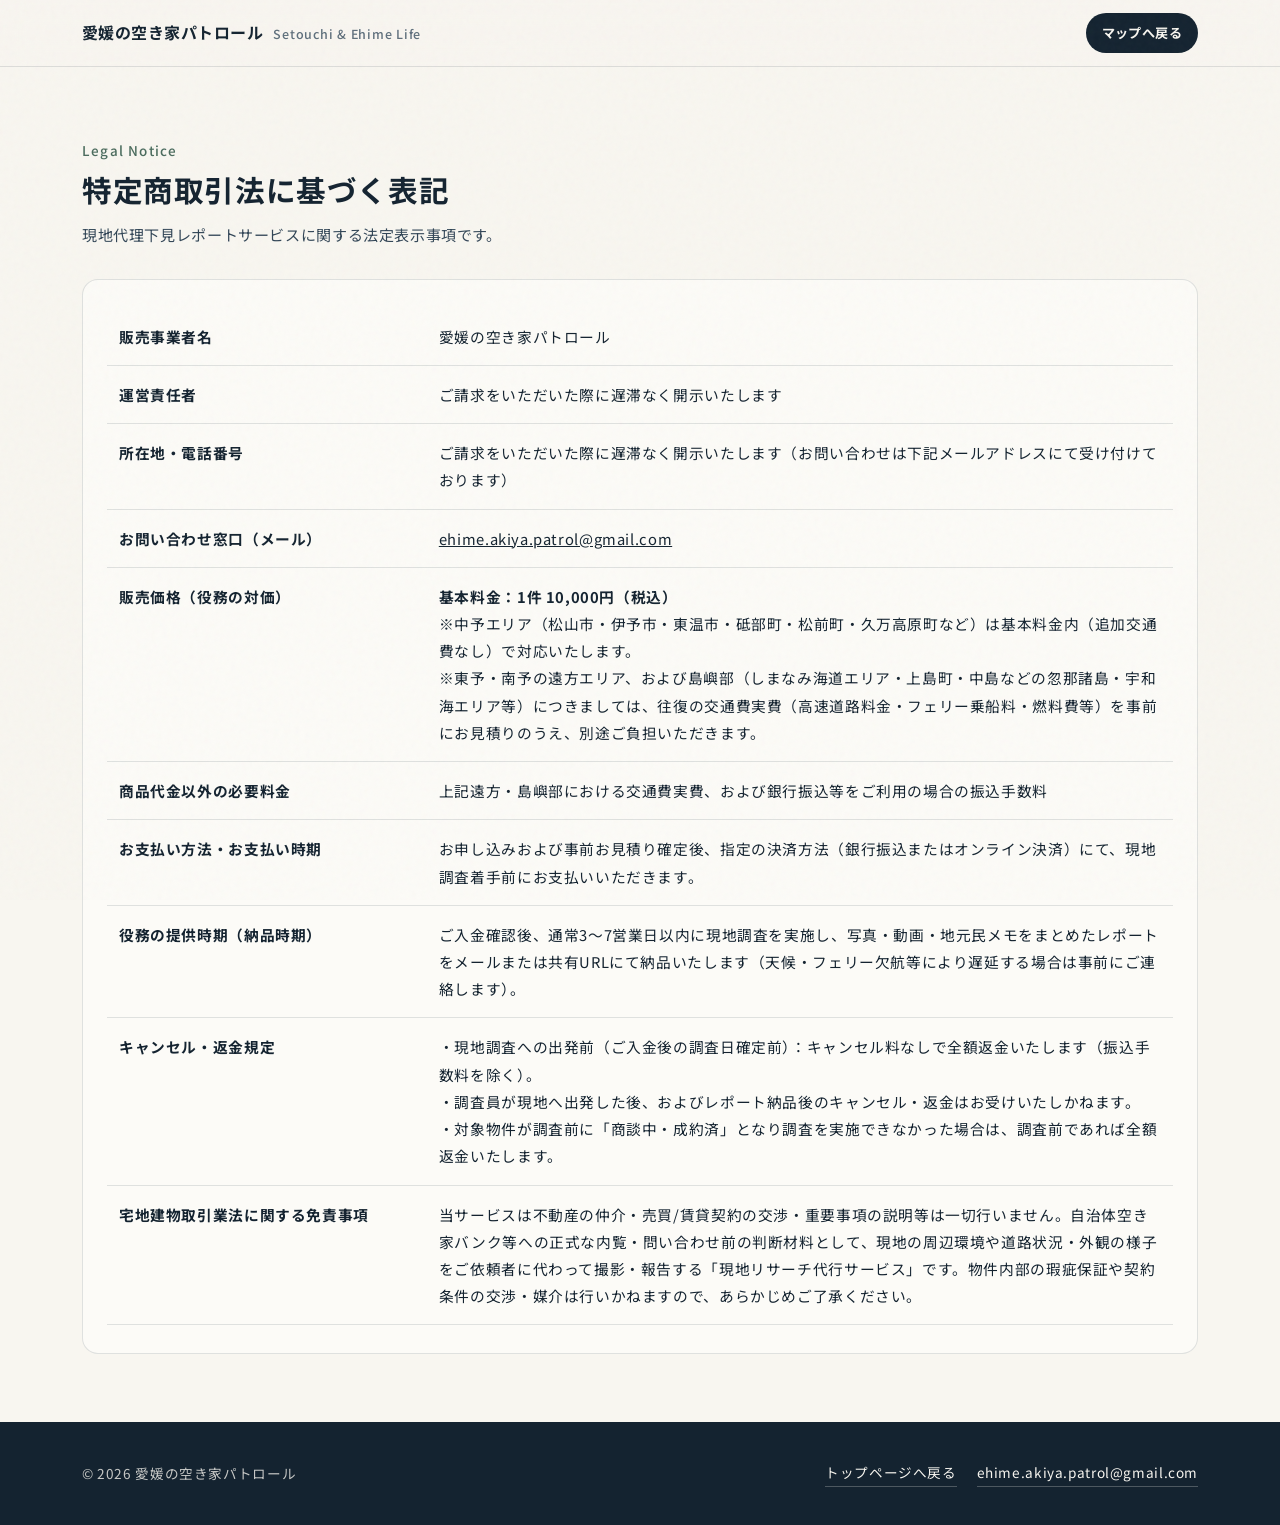
==== web/tokushoho.html @ b06fd49e "feat: initial Ehime Akiya Patrol site and pipeline" ====
<!DOCTYPE html>
<html lang="ja">
<head>
  <meta charset="UTF-8" />
  <meta name="viewport" content="width=device-width, initial-scale=1.0" />
  <title>特定商取引法に基づく表記｜愛媛の空き家パトロール</title>
  <meta name="description" content="愛媛の空き家パトロール「現地代理下見レポート」に関する特定商取引法に基づく表記ページです。" />
  <link rel="icon" href="data:," />
  <link rel="preconnect" href="https://fonts.googleapis.com" />
  <link rel="preconnect" href="https://fonts.gstatic.com" crossorigin />
  <link href="https://fonts.googleapis.com/css2?family=Noto+Sans+JP:wght@400;500;700&display=swap" rel="stylesheet" />
  <link rel="stylesheet" href="css/style.css" />
</head>
<body>
  <header class="site-header">
    <div class="container header-inner">
      <a class="brand" href="index.html">
        <span>愛媛の空き家パトロール</span>
        <span class="brand-sub">Setouchi &amp; Ehime Life</span>
      </a>
      <a class="header-cta" href="index.html#map-section">マップへ戻る</a>
    </div>
  </header>

  <main class="section">
    <div class="container">
      <div class="section-head">
        <span class="en-kicker">Legal Notice</span>
        <h1 class="section-title">特定商取引法に基づく表記</h1>
        <p class="section-desc">現地代理下見レポートサービスに関する法定表示事項です。</p>
      </div>

      <div class="doc-sheet">
        <table class="spec-table">
          <tbody>
            <tr>
              <th>販売事業者名</th>
              <td>愛媛の空き家パトロール</td>
            </tr>
            <tr>
              <th>運営責任者</th>
              <td>ご請求をいただいた際に遅滞なく開示いたします</td>
            </tr>
            <tr>
              <th>所在地・電話番号</th>
              <td>ご請求をいただいた際に遅滞なく開示いたします（お問い合わせは下記メールアドレスにて受け付けております）</td>
            </tr>
            <tr>
              <th>お問い合わせ窓口（メール）</th>
              <td><a href="mailto:ehime.akiya.patrol@gmail.com" style="text-decoration:underline;">ehime.akiya.patrol@gmail.com</a></td>
            </tr>
            <tr>
              <th>販売価格（役務の対価）</th>
              <td>
                <strong>基本料金：1件 10,000円（税込）</strong><br />
                ※中予エリア（松山市・伊予市・東温市・砥部町・松前町・久万高原町など）は基本料金内（追加交通費なし）で対応いたします。<br />
                ※東予・南予の遠方エリア、および島嶼部（しまなみ海道エリア・上島町・中島などの忽那諸島・宇和海エリア等）につきましては、往復の交通費実費（高速道路料金・フェリー乗船料・燃料費等）を事前にお見積りのうえ、別途ご負担いただきます。
              </td>
            </tr>
            <tr>
              <th>商品代金以外の必要料金</th>
              <td>上記遠方・島嶼部における交通費実費、および銀行振込等をご利用の場合の振込手数料</td>
            </tr>
            <tr>
              <th>お支払い方法・お支払い時期</th>
              <td>お申し込みおよび事前お見積り確定後、指定の決済方法（銀行振込またはオンライン決済）にて、現地調査着手前にお支払いいただきます。</td>
            </tr>
            <tr>
              <th>役務の提供時期（納品時期）</th>
              <td>ご入金確認後、通常3〜7営業日以内に現地調査を実施し、写真・動画・地元民メモをまとめたレポートをメールまたは共有URLにて納品いたします（天候・フェリー欠航等により遅延する場合は事前にご連絡します）。</td>
            </tr>
            <tr>
              <th>キャンセル・返金規定</th>
              <td>
                ・現地調査への出発前（ご入金後の調査日確定前）：キャンセル料なしで全額返金いたします（振込手数料を除く）。<br />
                ・調査員が現地へ出発した後、およびレポート納品後のキャンセル・返金はお受けいたしかねます。<br />
                ・対象物件が調査前に「商談中・成約済」となり調査を実施できなかった場合は、調査前であれば全額返金いたします。
              </td>
            </tr>
            <tr>
              <th>宅地建物取引業法に関する免責事項</th>
              <td>
                当サービスは不動産の仲介・売買/賃貸契約の交渉・重要事項の説明等は一切行いません。自治体空き家バンク等への正式な内覧・問い合わせ前の判断材料として、現地の周辺環境や道路状況・外観の様子をご依頼者に代わって撮影・報告する「現地リサーチ代行サービス」です。物件内部の瑕疵保証や契約条件の交渉・媒介は行いかねますので、あらかじめご了承ください。
              </td>
            </tr>
          </tbody>
        </table>
      </div>
    </div>
  </main>

  <footer class="site-footer">
    <div class="container footer-inner">
      <div>© 2026 愛媛の空き家パトロール</div>
      <div class="footer-links">
        <a href="index.html">トップページへ戻る</a>
        <a href="mailto:ehime.akiya.patrol@gmail.com">ehime.akiya.patrol@gmail.com</a>
      </div>
    </div>
  </footer>
</body>
</html>
---- web/css/style.css ----
:root {
  /* Core Earth & Marine Palette */
  --washi: #F8F6F0;
  --washi-pure: #FCFBF7;
  --sand: #EAE5D9;
  --navy: #142330;
  --navy-soft: #314556;
  --muted: #5F6F7C;
  --mikan: #D96326;
  --mikan-dark: #B54B16;
  --mikan-soft: #FBF0EA;
  --sage: #4A6B5D;
  --sage-soft: #EDF3F0;
  --hairline: rgba(20, 35, 48, 0.12);
  --hairline-strong: rgba(20, 35, 48, 0.24);

  /* Unified Typography: Noto Sans JP */
  --font-base: "Noto Sans JP", -apple-system, BlinkMacSystemFont, "Hiragino Kaku Gothic ProN", "Meiryo", sans-serif;

  /* Motion */
  --ease-out-expo: cubic-bezier(0.22, 1, 0.36, 1);
}

*, *::before, *::after {
  box-sizing: border-box;
}

html {
  scroll-behavior: smooth;
}

body {
  margin: 0;
  font-family: var(--font-base);
  font-weight: 400;
  font-size: 15.5px;
  line-height: 1.85;
  letter-spacing: 0.04em;
  color: var(--navy);
  background-color: var(--washi);
  -webkit-font-smoothing: antialiased;
  overflow-x: hidden;
}

/* Subtle Washi paper noise overlay */
body::before {
  content: "";
  position: fixed;
  inset: 0;
  z-index: 100;
  pointer-events: none;
  opacity: 0.032;
  background-image: url("data:image/svg+xml,%3Csvg viewBox='0 0 200 200' xmlns='http://www.w3.org/2000/svg'%3E%3Cfilter id='n'%3E%3CfeTurbulence type='fractalNoise' baseFrequency='0.85' numOctaves='3' stitchTiles='stitch'/%3E%3C/filter%3E%3Crect width='100%25' height='100%25' filter='url(%23n)'/%3E%3C/svg%3E");
}

a {
  color: var(--navy);
  text-decoration: none;
  transition: color 0.2s var(--ease-out-expo);
}

a:focus-visible,
button:focus-visible {
  outline: 2px solid var(--mikan);
  outline-offset: 3px;
}

.container {
  width: 100%;
  max-width: 1160px;
  margin: 0 auto;
  padding: 0 22px;
}

.en-kicker {
  display: inline-block;
  font-family: var(--font-base);
  font-weight: 500;
  font-size: 0.84rem;
  letter-spacing: 0.09em;
  color: var(--sage);
  margin-bottom: 6px;
}

.num {
  font-family: var(--font-base);
  font-variant-numeric: tabular-nums;
  font-weight: 700;
}

/* Header */
.site-header {
  position: sticky;
  top: 0;
  z-index: 50;
  background: rgba(248, 246, 240, 0.9);
  backdrop-filter: blur(12px);
  -webkit-backdrop-filter: blur(12px);
  border-bottom: 1px solid var(--hairline);
}

.header-inner {
  display: flex;
  align-items: center;
  justify-content: space-between;
  gap: 14px;
  min-height: 66px;
}

.brand {
  display: inline-flex;
  align-items: baseline;
  gap: 10px;
  font-family: var(--font-base);
  font-weight: 700;
  font-size: 1rem;
  letter-spacing: 0.03em;
  color: var(--navy);
  white-space: nowrap;
}

.brand-sub {
  display: none;
  font-family: var(--font-base);
  font-size: 0.78rem;
  font-weight: 500;
  letter-spacing: 0.06em;
  color: var(--muted);
}

.header-nav {
  display: none;
  align-items: center;
  gap: 26px;
  font-size: 0.88rem;
  font-weight: 500;
}

.header-nav a {
  position: relative;
  color: var(--navy-soft);
}

.header-nav a::after {
  content: "";
  position: absolute;
  left: 0;
  bottom: -4px;
  width: 0;
  height: 1.5px;
  background: var(--mikan);
  transition: width 0.3s var(--ease-out-expo);
}

.header-nav a:hover {
  color: var(--navy);
}
.header-nav a:hover::after {
  width: 100%;
}

.header-cta {
  display: inline-flex;
  align-items: center;
  padding: 8px 16px;
  border-radius: 999px;
  background: var(--navy);
  color: var(--washi) !important;
  font-size: 0.82rem;
  font-weight: 700;
  letter-spacing: 0.03em;
  white-space: nowrap;
  transition: background 0.25s var(--ease-out-expo), transform 0.25s var(--ease-out-expo);
}

.header-cta:hover {
  background: var(--mikan);
  transform: translateY(-1px);
}

/* Editorial Hero Section */
.hero {
  position: relative;
  padding: 46px 0 42px;
  background:
    radial-gradient(circle at 86% 18%, rgba(217, 99, 38, 0.12) 0%, transparent 46%),
    radial-gradient(circle at 14% 78%, rgba(74, 107, 93, 0.11) 0%, transparent 52%),
    linear-gradient(180deg, #FBF9F4 0%, var(--washi) 100%);
  border-bottom: 1px solid var(--hairline);
}

.hero-grid {
  display: grid;
  grid-template-columns: 1fr;
  gap: 32px;
  align-items: center;
}

.hero-copy {
  max-width: 680px;
}

.hero-title {
  margin: 8px 0 20px;
  font-family: var(--font-base);
  font-weight: 700;
  font-size: clamp(1.65rem, 4.1vw, 2.65rem);
  line-height: 1.42;
  letter-spacing: 0.02em;
  color: var(--navy);
}

.hero-lead {
  margin: 0 0 28px;
  font-size: 0.96rem;
  color: var(--navy-soft);
  max-width: 58ch;
}

.hero-actions {
  display: flex;
  flex-wrap: wrap;
  gap: 14px;
}

/* Editorial Asymmetric Visual Emblem */
.hero-visual {
  display: none;
  position: relative;
  padding: 28px 26px;
  background: linear-gradient(150deg, #142330 0%, #1F394D 62%, #2B5366 100%);
  color: var(--washi);
  border-radius: 18px;
  overflow: hidden;
  border: 1px solid rgba(255, 255, 255, 0.14);
}

.hero-visual::before {
  content: "";
  position: absolute;
  right: -40px;
  top: -40px;
  width: 210px;
  height: 210px;
  border-radius: 50%;
  background: radial-gradient(circle, rgba(217, 99, 38, 0.38) 0%, transparent 70%);
  pointer-events: none;
}

.hero-visual-kicker {
  font-family: var(--font-base);
  font-weight: 500;
  font-size: 0.82rem;
  letter-spacing: 0.09em;
  color: #E8C5B0;
  margin-bottom: 12px;
}

.hero-visual-quote {
  font-family: var(--font-base);
  font-weight: 500;
  font-size: 1.05rem;
  line-height: 1.85;
  letter-spacing: 0.04em;
  margin: 0 0 18px;
}

.hero-visual-meta {
  display: flex;
  justify-content: space-between;
  padding-top: 14px;
  border-top: 1px solid rgba(248, 246, 240, 0.18);
  font-size: 0.8rem;
  color: rgba(248, 246, 240, 0.78);
}

/* Live Status Bar (Glassmorphism Strip) */
.live-bar {
  margin-top: 34px;
  display: grid;
  grid-template-columns: repeat(2, 1fr);
  background: rgba(255, 255, 255, 0.72);
  backdrop-filter: blur(14px);
  -webkit-backdrop-filter: blur(14px);
  border: 1px solid rgba(20, 35, 48, 0.13);
  border-radius: 14px;
  overflow: hidden;
}

.live-cell {
  padding: 14px 16px;
  border-bottom: 1px solid var(--hairline);
  border-right: 1px solid var(--hairline);
}

.live-cell:nth-child(2n) {
  border-right: none;
}
.live-cell:nth-last-child(-n+2) {
  border-bottom: none;
}

.live-label {
  font-size: 0.75rem;
  font-weight: 500;
  color: var(--muted);
  display: flex;
  align-items: center;
  gap: 6px;
}

.live-dot {
  width: 7px;
  height: 7px;
  border-radius: 50%;
  background: var(--sage);
  display: inline-block;
}

.live-val {
  font-family: var(--font-base);
  font-variant-numeric: tabular-nums;
  font-weight: 700;
  font-size: 1.28rem;
  letter-spacing: 0.02em;
  color: var(--navy);
  line-height: 1.3;
  margin-top: 2px;
}

.live-sub {
  font-size: 0.74rem;
  color: var(--muted);
}

/* Buttons */
.btn {
  display: inline-flex;
  align-items: center;
  justify-content: center;
  gap: 10px;
  padding: 13px 22px;
  border-radius: 999px;
  font-family: var(--font-base);
  font-weight: 700;
  font-size: 0.9rem;
  letter-spacing: 0.04em;
  cursor: pointer;
  border: 1px solid transparent;
  transition: all 0.35s var(--ease-out-expo);
  text-decoration: none;
}

.btn-mikan {
  background: var(--mikan);
  color: #fff;
}
.btn-mikan:hover {
  background: var(--mikan-dark);
  transform: translateY(-2px);
}

.btn-navy {
  background: var(--navy);
  color: var(--washi);
}
.btn-navy:hover {
  background: #213749;
  transform: translateY(-2px);
}

.btn-ghost {
  background: transparent;
  color: var(--navy);
  border-color: var(--hairline-strong);
}
.btn-ghost:hover {
  border-color: var(--navy);
  background: rgba(20, 35, 48, 0.04);
}

.btn-arrow {
  display: inline-block;
  transition: transform 0.3s var(--ease-out-expo);
}
.btn:hover .btn-arrow {
  transform: translateX(4px);
}

/* Sections */
.section {
  padding: 68px 0;
}

.section-sand {
  background-color: var(--sand);
  border-top: 1px solid var(--hairline);
  border-bottom: 1px solid var(--hairline);
}

.section-paper {
  background-color: var(--washi-pure);
  border-top: 1px solid var(--hairline);
  border-bottom: 1px solid var(--hairline);
}

.section-head {
  margin-bottom: 30px;
  max-width: 680px;
}

.section-title {
  margin: 0 0 10px;
  font-family: var(--font-base);
  font-weight: 700;
  font-size: clamp(1.36rem, 3vw, 1.85rem);
  line-height: 1.42;
  letter-spacing: 0.02em;
  color: var(--navy);
}

.section-desc {
  margin: 0;
  color: var(--navy-soft);
  font-size: 0.94rem;
}

/* Map Controls */
.atlas-toolbar {
  display: flex;
  flex-wrap: wrap;
  align-items: center;
  justify-content: space-between;
  gap: 14px;
  margin-bottom: 22px;
}

.region-pills {
  display: inline-flex;
  flex-wrap: wrap;
  gap: 6px;
  padding: 5px;
  background: var(--sand);
  border-radius: 999px;
  border: 1px solid var(--hairline);
}

.region-tab {
  border: none;
  background: transparent;
  padding: 7px 16px;
  border-radius: 999px;
  font-family: var(--font-base);
  font-size: 0.84rem;
  font-weight: 700;
  color: var(--navy-soft);
  cursor: pointer;
  transition: all 0.25s var(--ease-out-expo);
}

.region-tab.active {
  background: var(--navy);
  color: var(--washi);
}

.legend {
  display: flex;
  flex-wrap: wrap;
  align-items: center;
  gap: 12px;
  font-size: 0.78rem;
  color: var(--muted);
}

.legend-item {
  display: inline-flex;
  align-items: center;
  gap: 6px;
}

.swatch {
  width: 13px;
  height: 13px;
  border-radius: 4px;
  border: 1px solid rgba(20, 35, 48, 0.18);
}

/* Atlas Workspace */
.atlas-grid {
  display: grid;
  grid-template-columns: 1fr;
  gap: 28px;
  align-items: start;
}

.atlas-canvas {
  background: var(--washi-pure);
  border: 1px solid var(--hairline);
  border-radius: 18px;
  padding: 14px;
}

.svg-frame {
  border-radius: 12px;
  overflow: hidden;
  border: 1px solid rgba(20, 35, 48, 0.08);
  background: linear-gradient(165deg, #E8F0F3 0%, #DFEAEE 55%, #E4ECE9 100%);
}

#ehime-map {
  width: 100%;
  height: auto;
  display: block;
  user-select: none;
}

.muni-group {
  cursor: pointer;
  transform-box: fill-box;
  transform-origin: center;
  transition: opacity 0.3s var(--ease-out-expo), transform 0.35s var(--ease-out-expo);
}

.muni-shape {
  stroke: #F8F6F0;
  stroke-width: 1.7;
  stroke-linejoin: round;
  transition: fill 0.35s var(--ease-out-expo), stroke 0.25s var(--ease-out-expo), stroke-width 0.25s var(--ease-out-expo);
}

.muni-group:hover {
  transform: translateY(-2px);
}

.muni-group:hover .muni-shape {
  stroke: var(--mikan);
  stroke-width: 2.5;
}

.muni-group.selected .muni-shape {
  stroke: var(--mikan);
  stroke-width: 3.2;
  filter: drop-shadow(0 5px 10px rgba(20, 35, 48, 0.22));
}

.muni-group.dimmed {
  opacity: 0.22;
}

.muni-label {
  font-family: var(--font-base);
  font-size: 11px;
  font-weight: 700;
  letter-spacing: 0.02em;
  fill: var(--navy);
  text-anchor: middle;
  pointer-events: none;
}

.muni-label.light-text {
  fill: #FCFBF7;
}

.muni-count-bg {
  fill: rgba(252, 251, 247, 0.94);
  stroke: rgba(20, 35, 48, 0.18);
  stroke-width: 0.8;
  pointer-events: none;
}

.muni-count-pill {
  font-family: var(--font-base);
  font-variant-numeric: tabular-nums;
  font-size: 10px;
  font-weight: 700;
  fill: var(--navy);
  text-anchor: middle;
  pointer-events: none;
}

.muni-chips {
  display: flex;
  flex-wrap: wrap;
  gap: 7px;
  margin-top: 16px;
}

.muni-chip {
  display: inline-flex;
  align-items: center;
  gap: 6px;
  border: 1px solid var(--hairline);
  background: var(--washi);
  color: var(--navy);
  border-radius: 999px;
  padding: 5px 12px;
  font-family: var(--font-base);
  font-size: 0.8rem;
  font-weight: 500;
  cursor: pointer;
  transition: all 0.22s var(--ease-out-expo);
}

.muni-chip:hover {
  border-color: var(--mikan);
  background: var(--mikan-soft);
}

.muni-chip.active {
  background: var(--navy);
  color: var(--washi);
  border-color: var(--navy);
}

.muni-chip .chip-cnt {
  font-family: var(--font-base);
  font-variant-numeric: tabular-nums;
  font-weight: 700;
  font-size: 0.74rem;
  opacity: 0.84;
}

/* Magazine-Style Detail Panel */
.detail-panel {
  background: var(--washi-pure);
  border: 1px solid var(--hairline);
  border-top: 3px solid var(--navy);
  border-radius: 16px;
  padding: 24px 22px;
  transition: opacity 0.28s var(--ease-out-expo), transform 0.28s var(--ease-out-expo);
}

.detail-panel.updating {
  opacity: 0.55;
  transform: translateY(4px);
}

.detail-head {
  display: flex;
  flex-wrap: wrap;
  align-items: flex-end;
  justify-content: space-between;
  gap: 10px;
  padding-bottom: 16px;
  border-bottom: 1px solid var(--hairline);
  margin-bottom: 18px;
}

.detail-region-tag {
  font-family: var(--font-base);
  font-weight: 500;
  font-size: 0.8rem;
  letter-spacing: 0.06em;
  color: var(--sage);
  display: block;
  margin-bottom: 2px;
}

.detail-title {
  margin: 0;
  font-family: var(--font-base);
  font-weight: 700;
  font-size: 1.55rem;
  line-height: 1.28;
  letter-spacing: 0.02em;
  color: var(--navy);
}

.detail-count-hero {
  text-align: right;
}

.detail-count-num {
  font-family: var(--font-base);
  font-variant-numeric: tabular-nums;
  font-size: 1.75rem;
  font-weight: 700;
  color: var(--mikan);
  line-height: 1;
}

.detail-count-unit {
  font-size: 0.78rem;
  color: var(--muted);
}

.editorial-metrics {
  display: grid;
  grid-template-columns: 1fr 1fr;
  gap: 14px;
  padding-bottom: 16px;
  border-bottom: 1px solid var(--hairline);
  margin-bottom: 14px;
}

.e-metric .k {
  font-size: 0.74rem;
  color: var(--muted);
}

.e-metric .v {
  font-family: var(--font-base);
  font-variant-numeric: tabular-nums;
  font-weight: 700;
  font-size: 1.02rem;
  color: var(--navy);
}

.tag-row {
  display: flex;
  flex-wrap: wrap;
  gap: 6px;
  margin-bottom: 20px;
}

.tag-pill {
  background: var(--sage-soft);
  color: var(--sage);
  border: 1px solid rgba(74, 107, 93, 0.22);
  border-radius: 999px;
  padding: 3px 10px;
  font-size: 0.76rem;
  font-weight: 700;
}

.featured-heading {
  margin: 0 0 12px;
  font-family: var(--font-base);
  font-weight: 700;
  font-size: 0.98rem;
  color: var(--navy);
}

.prop-list {
  display: flex;
  flex-direction: column;
  margin-bottom: 20px;
}

.prop-item {
  padding: 13px 0;
  border-bottom: 1px solid var(--hairline);
}

.prop-item:first-child {
  border-top: 1px solid var(--hairline);
}

.prop-top {
  display: flex;
  flex-wrap: wrap;
  align-items: baseline;
  justify-content: space-between;
  gap: 8px;
  margin-bottom: 3px;
}

.prop-id {
  font-size: 0.78rem;
  font-weight: 700;
  color: var(--sage);
}

.prop-price {
  font-family: var(--font-base);
  font-variant-numeric: tabular-nums;
  font-weight: 700;
  font-size: 1.05rem;
  color: var(--mikan-dark);
}

.prop-meta {
  font-size: 0.82rem;
  color: var(--navy-soft);
  margin-bottom: 4px;
}

.prop-notes {
  margin: 0 0 6px;
  font-size: 0.82rem;
  color: var(--muted);
}

.prop-link {
  font-size: 0.82rem;
  font-weight: 700;
  color: var(--navy);
  border-bottom: 1px solid var(--hairline-strong);
  padding-bottom: 1px;
}
.prop-link:hover {
  color: var(--mikan);
  border-bottom-color: var(--mikan);
}

.notice-box {
  background: var(--mikan-soft);
  border-left: 3px solid var(--mikan);
  padding: 13px 15px;
  border-radius: 6px;
  font-size: 0.86rem;
  color: var(--navy);
  margin-bottom: 18px;
}

.detail-actions {
  display: flex;
  flex-direction: column;
  gap: 10px;
}
.detail-actions .btn {
  width: 100%;
}

/* Service 1: Field Research Report (Editorial Story Layout) */
.story-grid {
  display: grid;
  grid-template-columns: 1fr;
  gap: 32px;
  align-items: start;
}

.research-items {
  border-top: 1px solid var(--hairline-strong);
}

.research-row {
  display: grid;
  grid-template-columns: 36px 1fr;
  gap: 12px;
  padding: 15px 0;
  border-bottom: 1px solid var(--hairline);
}

.research-num {
  font-family: var(--font-base);
  font-variant-numeric: tabular-nums;
  font-weight: 700;
  font-size: 0.92rem;
  color: var(--mikan);
  padding-top: 2px;
}

.research-row h4 {
  margin: 0 0 3px;
  font-family: var(--font-base);
  font-weight: 700;
  font-size: 1.02rem;
  color: var(--navy);
}

.research-row p {
  margin: 0;
  font-size: 0.88rem;
  color: var(--navy-soft);
}

.offer-panel {
  background: var(--washi-pure);
  border: 1px solid var(--hairline-strong);
  border-radius: 16px;
  padding: 26px 24px;
}

.offer-price-tag {
  font-family: var(--font-base);
  font-variant-numeric: tabular-nums;
  font-size: 2.05rem;
  font-weight: 700;
  letter-spacing: 0.02em;
  color: var(--navy);
  line-height: 1.25;
  margin: 6px 0 4px;
}

.offer-price-tag small {
  font-family: var(--font-base);
  font-size: 0.88rem;
  font-weight: 500;
  color: var(--muted);
}

.travel-policy {
  margin: 18px 0 22px;
  padding: 15px 16px;
  background: var(--washi);
  border-left: 3px solid var(--sage);
  font-size: 0.87rem;
  color: var(--navy-soft);
}

.legal-box {
  margin-top: 28px;
  padding: 18px 22px;
  background: var(--washi-pure);
  border: 1px solid var(--hairline-strong);
  border-left: 4px solid var(--navy);
  border-radius: 10px;
  font-size: 0.88rem;
  color: var(--navy-soft);
}

.legal-box strong {
  display: block;
  font-family: var(--font-base);
  font-weight: 700;
  font-size: 0.96rem;
  color: var(--navy);
  margin-bottom: 4px;
}

/* Media Strip */
.media-columns {
  display: grid;
  grid-template-columns: 1fr;
  border-top: 1px solid var(--hairline-strong);
}

.media-col {
  padding: 24px 0;
  border-bottom: 1px solid var(--hairline);
  display: flex;
  flex-direction: column;
  justify-content: space-between;
  gap: 14px;
}

.media-col h3 {
  margin: 0 0 8px;
  font-family: var(--font-base);
  font-weight: 700;
  font-size: 1.12rem;
  color: var(--navy);
}

.media-col p {
  margin: 0;
  font-size: 0.9rem;
  color: var(--navy-soft);
}

/* Contact / Form */
.form-sheet {
  background: var(--washi-pure);
  border: 1px solid var(--hairline);
  border-radius: 16px;
  padding: 26px 22px;
}

.form-placeholder {
  padding: 30px 20px;
  background: var(--washi);
  border: 1px dashed var(--hairline-strong);
  border-radius: 12px;
  text-align: center;
}

.form-iframe {
  width: 100%;
  min-height: 640px;
  border: none;
  border-radius: 10px;
}

/* Footer */
.site-footer {
  background: var(--navy);
  color: rgba(248, 246, 240, 0.78);
  padding: 38px 0;
  font-size: 0.85rem;
}

.footer-inner {
  display: flex;
  flex-direction: column;
  gap: 14px;
  align-items: flex-start;
  justify-content: space-between;
}

.footer-links {
  display: flex;
  flex-wrap: wrap;
  gap: 20px;
}

.footer-links a {
  color: var(--washi);
  border-bottom: 1px solid rgba(248, 246, 240, 0.25);
}

.footer-links a:hover {
  color: #F3A578;
  border-bottom-color: #F3A578;
}

/* Tokushoho Table */
.doc-sheet {
  background: var(--washi-pure);
  border: 1px solid var(--hairline);
  border-radius: 16px;
  padding: 28px 24px;
}

.spec-table {
  width: 100%;
  border-collapse: collapse;
  font-size: 0.92rem;
}

.spec-table th,
.spec-table td {
  padding: 15px 12px;
  border-bottom: 1px solid var(--hairline);
  text-align: left;
  vertical-align: top;
}

.spec-table th {
  width: 30%;
  font-family: var(--font-base);
  color: var(--navy);
  font-weight: 700;
}

/* Scroll reveal (restrained, accessible) */
.reveal {
  opacity: 0;
  transform: translateY(14px);
  transition: opacity 0.65s var(--ease-out-expo), transform 0.65s var(--ease-out-expo);
}
.reveal.is-visible {
  opacity: 1;
  transform: translateY(0);
}

@media (prefers-reduced-motion: reduce) {
  html {
    scroll-behavior: auto;
  }
  .reveal {
    opacity: 1;
    transform: none;
    transition: none;
  }
  *, *::before, *::after {
    transition-duration: 0.01ms !important;
  }
}

/* Responsive Breakpoints */
@media (min-width: 768px) {
  .brand-sub {
    display: inline;
  }
  .header-nav {
    display: flex;
  }
  .hero {
    padding: 64px 0 54px;
  }
  .hero-grid {
    grid-template-columns: 1.28fr 0.72fr;
    gap: 44px;
  }
  .hero-visual {
    display: block;
  }
  .live-bar {
    grid-template-columns: repeat(4, 1fr);
  }
  .live-cell {
    border-bottom: none;
    border-right: 1px solid var(--hairline);
  }
  .live-cell:nth-child(2n) {
    border-right: var(--hairline);
    border-right-style: solid;
    border-right-width: 1px;
  }
  .live-cell:last-child {
    border-right: none;
  }
  .story-grid {
    grid-template-columns: 1.15fr 0.85fr;
    gap: 40px;
  }
  .media-columns {
    grid-template-columns: repeat(3, 1fr);
    gap: 28px;
    border-bottom: 1px solid var(--hairline);
  }
  .media-col {
    border-bottom: none;
    padding: 28px 0;
  }
  .footer-inner {
    flex-direction: row;
    align-items: center;
  }
}

@media (min-width: 960px) {
  .atlas-grid {
    grid-template-columns: 1.16fr 0.84fr;
    gap: 30px;
  }
}
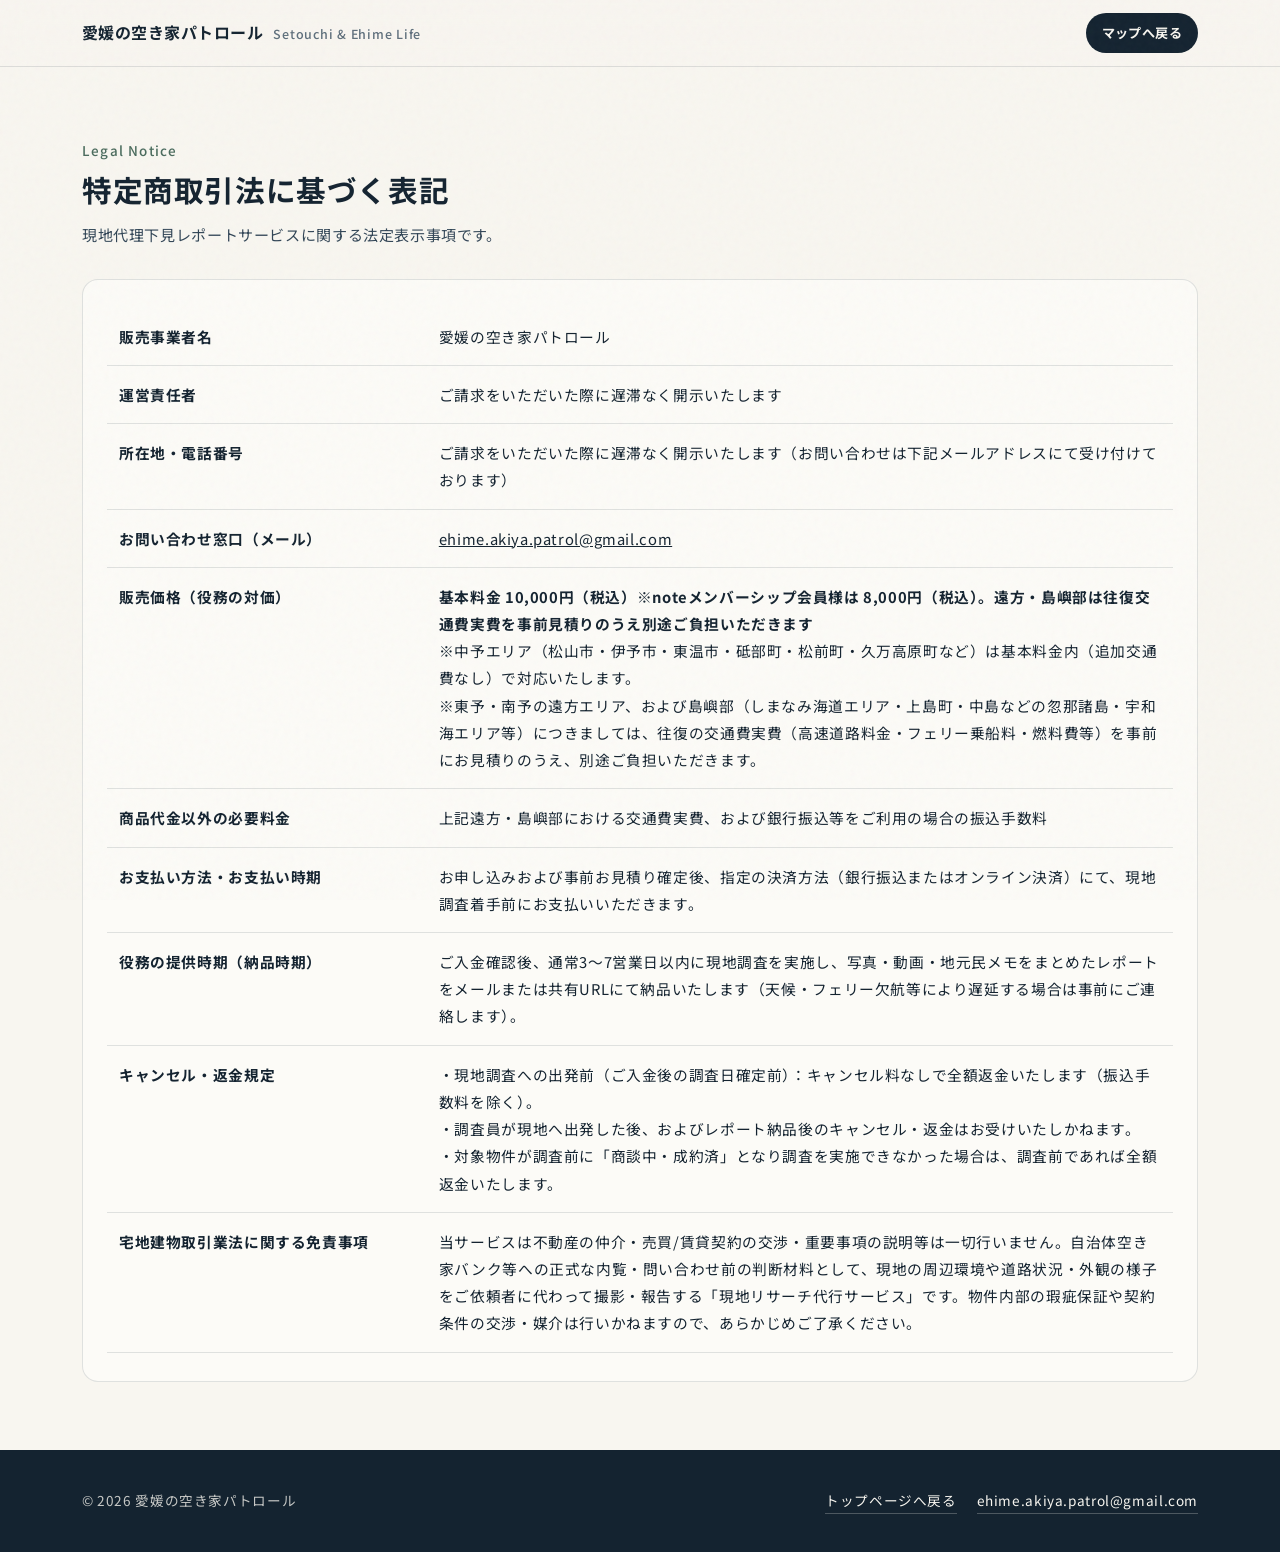
==== commit 115933d5: "feat: upgrade to 3-tier funnel (free web map, paid note membership, member inspection discount)" ====
--- a/web/tokushoho.html
+++ b/web/tokushoho.html
@@ -5,7 +5,18 @@
   <meta name="viewport" content="width=device-width, initial-scale=1.0" />
   <title>特定商取引法に基づく表記｜愛媛の空き家パトロール</title>
   <meta name="description" content="愛媛の空き家パトロール「現地代理下見レポート」に関する特定商取引法に基づく表記ページです。" />
-  <link rel="icon" href="data:," />
+  <link rel="canonical" href="https://ehime-akiya-patrol.pages.dev/tokushoho.html" />
+  <link rel="icon" href="assets/favicon.svg" type="image/svg+xml" />
+  <meta property="og:type" content="website" />
+  <meta property="og:site_name" content="愛媛の空き家パトロール" />
+  <meta property="og:title" content="特定商取引法に基づく表記｜愛媛の空き家パトロール" />
+  <meta property="og:description" content="愛媛の空き家パトロール「現地代理下見レポート」に関する特定商取引法に基づく表記ページです。" />
+  <meta property="og:url" content="https://ehime-akiya-patrol.pages.dev/tokushoho.html" />
+  <meta property="og:image" content="https://ehime-akiya-patrol.pages.dev/assets/ogp.png" />
+  <meta name="twitter:card" content="summary_large_image" />
+  <meta name="twitter:title" content="特定商取引法に基づく表記｜愛媛の空き家パトロール" />
+  <meta name="twitter:description" content="愛媛の空き家パトロール「現地代理下見レポート」に関する特定商取引法に基づく表記ページです。" />
+  <meta name="twitter:image" content="https://ehime-akiya-patrol.pages.dev/assets/ogp.png" />
   <link rel="preconnect" href="https://fonts.googleapis.com" />
   <link rel="preconnect" href="https://fonts.gstatic.com" crossorigin />
   <link href="https://fonts.googleapis.com/css2?family=Noto+Sans+JP:wght@400;500;700&display=swap" rel="stylesheet" />
@@ -52,7 +63,7 @@
             <tr>
               <th>販売価格（役務の対価）</th>
               <td>
-                <strong>基本料金：1件 10,000円（税込）</strong><br />
+                <strong>基本料金 10,000円（税込）※noteメンバーシップ会員様は 8,000円（税込）。遠方・島嶼部は往復交通費実費を事前見積りのうえ別途ご負担いただきます</strong><br />
                 ※中予エリア（松山市・伊予市・東温市・砥部町・松前町・久万高原町など）は基本料金内（追加交通費なし）で対応いたします。<br />
                 ※東予・南予の遠方エリア、および島嶼部（しまなみ海道エリア・上島町・中島などの忽那諸島・宇和海エリア等）につきましては、往復の交通費実費（高速道路料金・フェリー乗船料・燃料費等）を事前にお見積りのうえ、別途ご負担いただきます。
               </td>
--- a/web/css/style.css
+++ b/web/css/style.css
@@ -803,6 +803,69 @@
   margin-bottom: 18px;
 }
 
+/* Lock-style Membership Teaser Box in Detail Panel */
+.member-teaser-box {
+  position: relative;
+  background: linear-gradient(155deg, #FCFBF7 0%, #F4EFE4 100%);
+  border: 1px solid rgba(217, 99, 38, 0.32);
+  border-left: 4px solid var(--mikan);
+  border-radius: 12px;
+  padding: 15px 16px;
+  margin-bottom: 18px;
+}
+
+.member-teaser-head {
+  display: flex;
+  flex-wrap: wrap;
+  align-items: center;
+  justify-content: space-between;
+  gap: 8px;
+  margin-bottom: 7px;
+}
+
+.lock-badge {
+  display: inline-flex;
+  align-items: center;
+  gap: 4px;
+  background: var(--navy);
+  color: var(--washi);
+  font-size: 0.72rem;
+  font-weight: 700;
+  letter-spacing: 0.06em;
+  padding: 2px 9px;
+  border-radius: 999px;
+}
+
+.teaser-counts {
+  font-size: 0.75rem;
+  font-weight: 700;
+  color: var(--mikan-dark);
+}
+
+.member-teaser-text {
+  margin: 0 0 10px;
+  font-size: 0.84rem;
+  line-height: 1.65;
+  color: var(--navy);
+  font-weight: 500;
+}
+
+.member-teaser-link {
+  display: inline-flex;
+  align-items: center;
+  gap: 6px;
+  font-size: 0.82rem;
+  font-weight: 700;
+  color: var(--mikan-dark);
+  border-bottom: 1.5px solid var(--mikan);
+  padding-bottom: 1px;
+}
+
+.member-teaser-link:hover {
+  color: var(--navy);
+  border-bottom-color: var(--navy);
+}
+
 .detail-actions {
   display: flex;
   flex-direction: column;
@@ -870,7 +933,20 @@
   letter-spacing: 0.02em;
   color: var(--navy);
   line-height: 1.25;
-  margin: 6px 0 4px;
+  margin: 6px 0 8px;
+  display: flex;
+  flex-wrap: wrap;
+  align-items: baseline;
+  gap: 8px;
+}
+
+.price-tier-label {
+  font-size: 0.8rem;
+  font-weight: 700;
+  color: var(--navy-soft);
+  background: var(--sand);
+  padding: 3px 9px;
+  border-radius: 6px;
 }
 
 .offer-price-tag small {
@@ -878,6 +954,28 @@
   font-size: 0.88rem;
   font-weight: 500;
   color: var(--muted);
+}
+
+.member-discount-badge {
+  background: var(--mikan-soft);
+  border: 1.5px solid rgba(217, 99, 38, 0.45);
+  border-radius: 12px;
+  padding: 12px 14px;
+  margin: 10px 0 12px;
+}
+
+.member-discount-title {
+  font-size: 0.92rem;
+  font-weight: 700;
+  color: var(--mikan-dark);
+  margin-bottom: 3px;
+}
+
+.member-discount-sub {
+  margin: 0;
+  font-size: 0.8rem;
+  line-height: 1.55;
+  color: var(--navy-soft);
 }
 
 .travel-policy {
@@ -909,6 +1007,145 @@
   margin-bottom: 4px;
 }
 
+/* Membership Comparison & Benefits Showcase */
+.tier-showcase {
+  display: grid;
+  grid-template-columns: 1fr;
+  gap: 24px;
+  margin-bottom: 36px;
+}
+
+.tier-compare-card {
+  background: var(--washi-pure);
+  border: 1px solid var(--hairline-strong);
+  border-radius: 16px;
+  padding: 22px 20px;
+}
+
+.tier-compare-header h3 {
+  margin: 0 0 14px;
+  font-size: 1.12rem;
+  font-weight: 700;
+  color: var(--navy);
+}
+
+.tier-table-wrap {
+  overflow-x: auto;
+}
+
+.tier-table {
+  width: 100%;
+  border-collapse: collapse;
+  font-size: 0.86rem;
+}
+
+.tier-table th,
+.tier-table td {
+  padding: 11px 12px;
+  border-bottom: 1px solid var(--hairline);
+  text-align: left;
+  vertical-align: middle;
+}
+
+.tier-table thead th {
+  font-weight: 700;
+  color: var(--navy);
+  background: var(--washi);
+  border-bottom: 2px solid var(--hairline-strong);
+}
+
+.tier-table .is-member-col {
+  background: var(--mikan-soft);
+  color: var(--navy);
+}
+
+.tier-table thead .is-member-col {
+  background: #F7E1D3;
+  color: var(--mikan-dark);
+}
+
+.th-price {
+  display: inline-block;
+  font-size: 0.78rem;
+  font-weight: 700;
+  color: var(--navy);
+}
+
+.member-benefits-card {
+  background: linear-gradient(155deg, #142330 0%, #1D3547 100%);
+  color: var(--washi);
+  border-radius: 16px;
+  padding: 24px 22px;
+  display: flex;
+  flex-direction: column;
+  justify-content: space-between;
+}
+
+.member-pill-tag {
+  display: inline-block;
+  align-self: flex-start;
+  background: rgba(217, 99, 38, 0.25);
+  border: 1px solid rgba(243, 165, 120, 0.45);
+  color: #F7C2A3;
+  font-size: 0.74rem;
+  font-weight: 700;
+  letter-spacing: 0.08em;
+  padding: 3px 10px;
+  border-radius: 999px;
+  margin-bottom: 10px;
+}
+
+.member-benefits-card h3 {
+  margin: 0 0 16px;
+  font-size: 1.18rem;
+  font-weight: 700;
+  color: var(--washi);
+}
+
+.benefit-list {
+  list-style: none;
+  padding: 0;
+  margin: 0 0 22px;
+  display: flex;
+  flex-direction: column;
+  gap: 14px;
+}
+
+.benefit-list li {
+  display: grid;
+  grid-template-columns: 28px 1fr;
+  gap: 10px;
+  align-items: start;
+}
+
+.benefit-num {
+  width: 26px;
+  height: 26px;
+  border-radius: 50%;
+  background: var(--mikan);
+  color: #fff;
+  font-size: 0.8rem;
+  font-weight: 700;
+  display: inline-flex;
+  align-items: center;
+  justify-content: center;
+  margin-top: 2px;
+}
+
+.benefit-list strong {
+  display: block;
+  font-size: 0.92rem;
+  color: #fff;
+  margin-bottom: 2px;
+}
+
+.benefit-list p {
+  margin: 0;
+  font-size: 0.81rem;
+  line-height: 1.6;
+  color: rgba(248, 246, 240, 0.8);
+}
+
 /* Media Strip */
 .media-columns {
   display: grid;
@@ -1085,8 +1322,12 @@
     grid-template-columns: 1.15fr 0.85fr;
     gap: 40px;
   }
+  .tier-showcase {
+    grid-template-columns: 1.12fr 0.88fr;
+    gap: 28px;
+  }
   .media-columns {
-    grid-template-columns: repeat(3, 1fr);
+    grid-template-columns: repeat(2, 1fr);
     gap: 28px;
     border-bottom: 1px solid var(--hairline);
   }
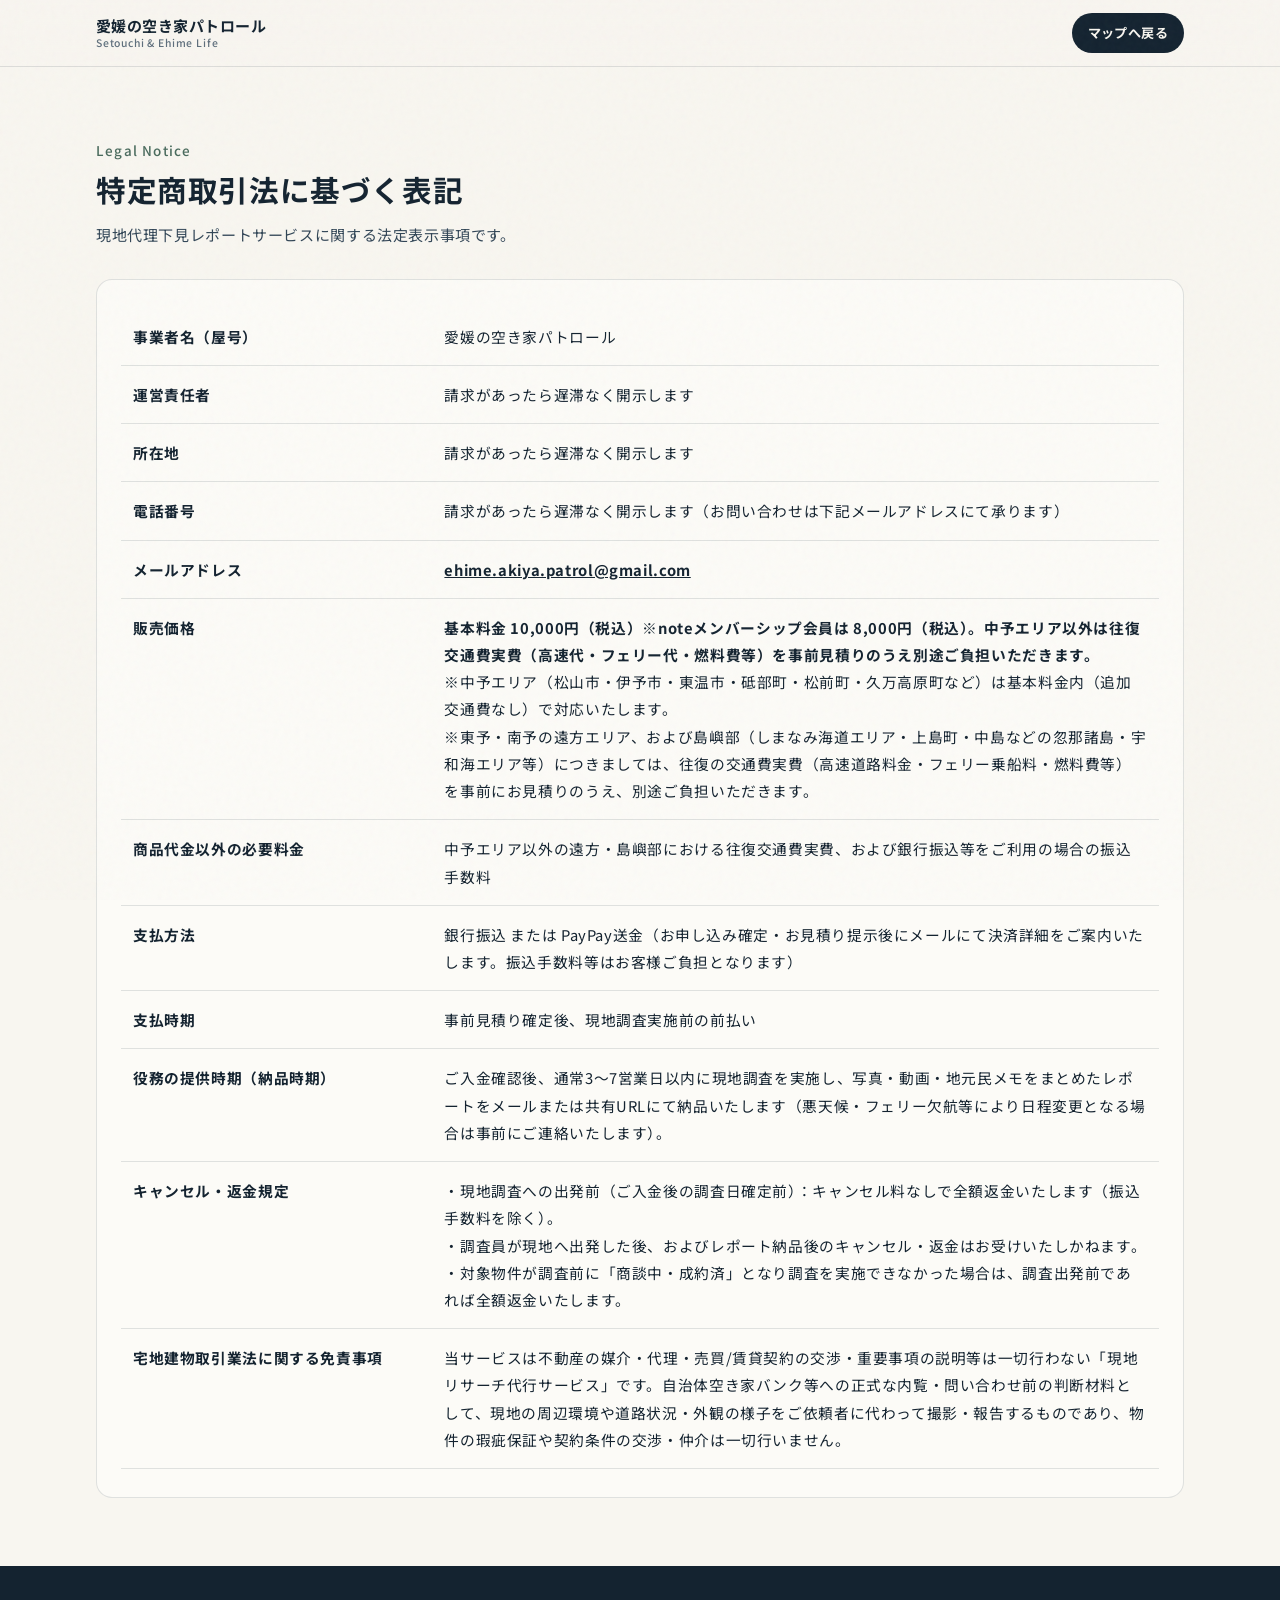
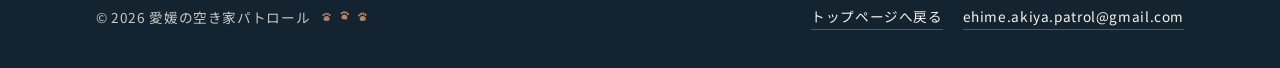
==== commit 32f7eabf: "feat(web): add 1200x630 OGP jpg, paw-house favicon, live Google Form embed, GSC verification, and fi" ====
--- a/web/tokushoho.html
+++ b/web/tokushoho.html
@@ -3,20 +3,21 @@
 <head>
   <meta charset="UTF-8" />
   <meta name="viewport" content="width=device-width, initial-scale=1.0" />
+  <meta name="google-site-verification" content="HonV-8Y8ErfJvNBc_8k3rvhgHg0JrojRkz2hNtWZhTI" />
   <title>特定商取引法に基づく表記｜愛媛の空き家パトロール</title>
   <meta name="description" content="愛媛の空き家パトロール「現地代理下見レポート」に関する特定商取引法に基づく表記ページです。" />
   <link rel="canonical" href="https://ehime-akiya-patrol.pages.dev/tokushoho.html" />
-  <link rel="icon" href="assets/favicon.svg" type="image/svg+xml" />
+  <link rel="icon" href="/assets/favicon.svg" type="image/svg+xml" />
   <meta property="og:type" content="website" />
   <meta property="og:site_name" content="愛媛の空き家パトロール" />
   <meta property="og:title" content="特定商取引法に基づく表記｜愛媛の空き家パトロール" />
   <meta property="og:description" content="愛媛の空き家パトロール「現地代理下見レポート」に関する特定商取引法に基づく表記ページです。" />
   <meta property="og:url" content="https://ehime-akiya-patrol.pages.dev/tokushoho.html" />
-  <meta property="og:image" content="https://ehime-akiya-patrol.pages.dev/assets/ogp.png" />
+  <meta property="og:image" content="https://ehime-akiya-patrol.pages.dev/assets/ogp.jpg" />
   <meta name="twitter:card" content="summary_large_image" />
   <meta name="twitter:title" content="特定商取引法に基づく表記｜愛媛の空き家パトロール" />
   <meta name="twitter:description" content="愛媛の空き家パトロール「現地代理下見レポート」に関する特定商取引法に基づく表記ページです。" />
-  <meta name="twitter:image" content="https://ehime-akiya-patrol.pages.dev/assets/ogp.png" />
+  <meta name="twitter:image" content="https://ehime-akiya-patrol.pages.dev/assets/ogp.jpg" />
   <link rel="preconnect" href="https://fonts.googleapis.com" />
   <link rel="preconnect" href="https://fonts.gstatic.com" crossorigin />
   <link href="https://fonts.googleapis.com/css2?family=Noto+Sans+JP:wght@400;500;700&display=swap" rel="stylesheet" />
@@ -45,53 +46,61 @@
         <table class="spec-table">
           <tbody>
             <tr>
-              <th>販売事業者名</th>
+              <th>事業者名（屋号）</th>
               <td>愛媛の空き家パトロール</td>
             </tr>
             <tr>
               <th>運営責任者</th>
-              <td>ご請求をいただいた際に遅滞なく開示いたします</td>
+              <td>請求があったら遅滞なく開示します</td>
             </tr>
             <tr>
-              <th>所在地・電話番号</th>
-              <td>ご請求をいただいた際に遅滞なく開示いたします（お問い合わせは下記メールアドレスにて受け付けております）</td>
+              <th>所在地</th>
+              <td>請求があったら遅滞なく開示します</td>
             </tr>
             <tr>
-              <th>お問い合わせ窓口（メール）</th>
-              <td><a href="mailto:ehime.akiya.patrol@gmail.com" style="text-decoration:underline;">ehime.akiya.patrol@gmail.com</a></td>
+              <th>電話番号</th>
+              <td>請求があったら遅滞なく開示します（お問い合わせは下記メールアドレスにて承ります）</td>
             </tr>
             <tr>
-              <th>販売価格（役務の対価）</th>
+              <th>メールアドレス</th>
+              <td><a href="mailto:ehime.akiya.patrol@gmail.com" style="text-decoration:underline; font-weight:700;">ehime.akiya.patrol@gmail.com</a></td>
+            </tr>
+            <tr>
+              <th>販売価格</th>
               <td>
-                <strong>基本料金 10,000円（税込）※noteメンバーシップ会員様は 8,000円（税込）。遠方・島嶼部は往復交通費実費を事前見積りのうえ別途ご負担いただきます</strong><br />
+                <strong>基本料金 10,000円（税込）※noteメンバーシップ会員は 8,000円（税込）。中予エリア以外は往復交通費実費（高速代・フェリー代・燃料費等）を事前見積りのうえ別途ご負担いただきます。</strong><br />
                 ※中予エリア（松山市・伊予市・東温市・砥部町・松前町・久万高原町など）は基本料金内（追加交通費なし）で対応いたします。<br />
                 ※東予・南予の遠方エリア、および島嶼部（しまなみ海道エリア・上島町・中島などの忽那諸島・宇和海エリア等）につきましては、往復の交通費実費（高速道路料金・フェリー乗船料・燃料費等）を事前にお見積りのうえ、別途ご負担いただきます。
               </td>
             </tr>
             <tr>
               <th>商品代金以外の必要料金</th>
-              <td>上記遠方・島嶼部における交通費実費、および銀行振込等をご利用の場合の振込手数料</td>
+              <td>中予エリア以外の遠方・島嶼部における往復交通費実費、および銀行振込等をご利用の場合の振込手数料</td>
             </tr>
             <tr>
-              <th>お支払い方法・お支払い時期</th>
-              <td>お申し込みおよび事前お見積り確定後、指定の決済方法（銀行振込またはオンライン決済）にて、現地調査着手前にお支払いいただきます。</td>
+              <th>支払方法</th>
+              <td>銀行振込 または PayPay送金（お申し込み確定・お見積り提示後にメールにて決済詳細をご案内いたします。振込手数料等はお客様ご負担となります）</td>
+            </tr>
+            <tr>
+              <th>支払時期</th>
+              <td>事前見積り確定後、現地調査実施前の前払い</td>
             </tr>
             <tr>
               <th>役務の提供時期（納品時期）</th>
-              <td>ご入金確認後、通常3〜7営業日以内に現地調査を実施し、写真・動画・地元民メモをまとめたレポートをメールまたは共有URLにて納品いたします（天候・フェリー欠航等により遅延する場合は事前にご連絡します）。</td>
+              <td>ご入金確認後、通常3〜7営業日以内に現地調査を実施し、写真・動画・地元民メモをまとめたレポートをメールまたは共有URLにて納品いたします（悪天候・フェリー欠航等により日程変更となる場合は事前にご連絡いたします）。</td>
             </tr>
             <tr>
               <th>キャンセル・返金規定</th>
               <td>
                 ・現地調査への出発前（ご入金後の調査日確定前）：キャンセル料なしで全額返金いたします（振込手数料を除く）。<br />
                 ・調査員が現地へ出発した後、およびレポート納品後のキャンセル・返金はお受けいたしかねます。<br />
-                ・対象物件が調査前に「商談中・成約済」となり調査を実施できなかった場合は、調査前であれば全額返金いたします。
+                ・対象物件が調査前に「商談中・成約済」となり調査を実施できなかった場合は、調査出発前であれば全額返金いたします。
               </td>
             </tr>
             <tr>
               <th>宅地建物取引業法に関する免責事項</th>
               <td>
-                当サービスは不動産の仲介・売買/賃貸契約の交渉・重要事項の説明等は一切行いません。自治体空き家バンク等への正式な内覧・問い合わせ前の判断材料として、現地の周辺環境や道路状況・外観の様子をご依頼者に代わって撮影・報告する「現地リサーチ代行サービス」です。物件内部の瑕疵保証や契約条件の交渉・媒介は行いかねますので、あらかじめご了承ください。
+                当サービスは不動産の媒介・代理・売買/賃貸契約の交渉・重要事項の説明等は一切行わない「現地リサーチ代行サービス」です。自治体空き家バンク等への正式な内覧・問い合わせ前の判断材料として、現地の周辺環境や道路状況・外観の様子をご依頼者に代わって撮影・報告するものであり、物件の瑕疵保証や契約条件の交渉・仲介は一切行いません。
               </td>
             </tr>
           </tbody>
@@ -102,7 +111,14 @@
 
   <footer class="site-footer">
     <div class="container footer-inner">
-      <div>© 2026 愛媛の空き家パトロール</div>
+      <div class="footer-brand-copy">
+        <span>© 2026 愛媛の空き家パトロール</span>
+        <span class="footer-paws" aria-label="パトロール隊3兄弟の肉球マーク" title="海忇（みろく）・仁（じん）・珀（はく）">
+          <svg class="paw-icon" viewBox="0 0 24 24" aria-hidden="true"><circle cx="6.5" cy="7.5" r="2.1"/><circle cx="10.2" cy="5.2" r="2.1"/><circle cx="14.3" cy="5.2" r="2.1"/><circle cx="17.8" cy="7.5" r="2.1"/><path d="M12.2 9.4c-3.1 0-5.6 2.6-5.6 5.4 0 2.1 1.7 3.5 3.6 3.5.9 0 1.4-.3 2-.3s1.1.3 2 .3c1.9 0 3.6-1.4 3.6-3.5 0-2.8-2.5-5.4-5.6-5.4z"/></svg>
+          <svg class="paw-icon" viewBox="0 0 24 24" aria-hidden="true"><circle cx="6.5" cy="7.5" r="2.1"/><circle cx="10.2" cy="5.2" r="2.1"/><circle cx="14.3" cy="5.2" r="2.1"/><circle cx="17.8" cy="7.5" r="2.1"/><path d="M12.2 9.4c-3.1 0-5.6 2.6-5.6 5.4 0 2.1 1.7 3.5 3.6 3.5.9 0 1.4-.3 2-.3s1.1.3 2 .3c1.9 0 3.6-1.4 3.6-3.5 0-2.8-2.5-5.4-5.6-5.4z"/></svg>
+          <svg class="paw-icon" viewBox="0 0 24 24" aria-hidden="true"><circle cx="6.5" cy="7.5" r="2.1"/><circle cx="10.2" cy="5.2" r="2.1"/><circle cx="14.3" cy="5.2" r="2.1"/><circle cx="17.8" cy="7.5" r="2.1"/><path d="M12.2 9.4c-3.1 0-5.6 2.6-5.6 5.4 0 2.1 1.7 3.5 3.6 3.5.9 0 1.4-.3 2-.3s1.1.3 2 .3c1.9 0 3.6-1.4 3.6-3.5 0-2.8-2.5-5.4-5.6-5.4z"/></svg>
+        </span>
+      </div>
       <div class="footer-links">
         <a href="index.html">トップページへ戻る</a>
         <a href="mailto:ehime.akiya.patrol@gmail.com">ehime.akiya.patrol@gmail.com</a>
--- a/web/css/style.css
+++ b/web/css/style.css
@@ -88,7 +88,328 @@
   font-weight: 700;
 }
 
-/* Header */
+/* =========================================================
+   LUXUNA-Style Layout Shell:
+   PC (>=1024px) Left Fixed Sidebar + Right Main Content
+   Mobile/Tablet (<1024px) Slim Top Header + Slide-in Drawer
+   ========================================================= */
+:root {
+  --sidebar-w: 252px;
+}
+
+.page-shell {
+  width: 100%;
+  min-width: 0;
+}
+
+/* Mobile / Tablet Slim Header */
+.mobile-header {
+  position: sticky;
+  top: 0;
+  z-index: 60;
+  background: rgba(248, 246, 240, 0.94);
+  backdrop-filter: blur(12px);
+  -webkit-backdrop-filter: blur(12px);
+  border-bottom: 1px solid var(--hairline);
+}
+
+.mobile-header-inner {
+  display: flex;
+  align-items: center;
+  justify-content: space-between;
+  gap: 10px;
+  min-height: 60px;
+  padding: 0 16px;
+}
+
+.brand {
+  display: inline-flex;
+  flex-direction: column;
+  gap: 1px;
+  font-family: var(--font-base);
+  font-weight: 700;
+  font-size: 0.94rem;
+  line-height: 1.25;
+  letter-spacing: 0.03em;
+  color: var(--navy);
+  white-space: nowrap;
+}
+
+.brand-sub {
+  display: block;
+  font-family: var(--font-base);
+  font-size: 0.65rem;
+  font-weight: 500;
+  letter-spacing: 0.08em;
+  color: var(--muted);
+}
+
+.mobile-header-actions {
+  display: inline-flex;
+  align-items: center;
+  gap: 8px;
+}
+
+.mobile-cta {
+  display: inline-flex;
+  align-items: center;
+  padding: 7px 12px;
+  border-radius: 999px;
+  background: var(--mikan);
+  color: #fff !important;
+  font-size: 0.76rem;
+  font-weight: 700;
+  letter-spacing: 0.03em;
+  white-space: nowrap;
+}
+
+.menu-toggle {
+  width: 40px;
+  height: 40px;
+  border-radius: 10px;
+  border: 1px solid var(--hairline-strong);
+  background: var(--washi-pure);
+  display: inline-flex;
+  flex-direction: column;
+  align-items: center;
+  justify-content: center;
+  gap: 5px;
+  cursor: pointer;
+  padding: 0;
+}
+
+.menu-toggle span {
+  display: block;
+  width: 18px;
+  height: 1.8px;
+  background: var(--navy);
+  border-radius: 2px;
+  transition: transform 0.25s var(--ease-out-expo), opacity 0.2s ease;
+}
+
+/* Mobile Slide-in Drawer */
+.drawer-backdrop {
+  position: fixed;
+  inset: 0;
+  z-index: 80;
+  background: rgba(14, 28, 40, 0.45);
+  backdrop-filter: blur(3px);
+  opacity: 0;
+  pointer-events: none;
+  transition: opacity 0.28s var(--ease-out-expo);
+}
+
+.drawer-backdrop.is-open {
+  opacity: 1;
+  pointer-events: auto;
+}
+
+.mobile-drawer {
+  position: fixed;
+  top: 0;
+  right: 0;
+  bottom: 0;
+  width: min(300px, 84vw);
+  z-index: 90;
+  background: var(--washi);
+  border-left: 1px solid var(--hairline);
+  padding: 22px 22px 26px;
+  display: flex;
+  flex-direction: column;
+  justify-content: space-between;
+  gap: 20px;
+  overflow-y: auto;
+  transform: translateX(100%);
+  transition: transform 0.34s var(--ease-out-expo);
+  box-shadow: -12px 0 36px rgba(14, 28, 40, 0.16);
+}
+
+.mobile-drawer.is-open {
+  transform: translateX(0);
+}
+
+.drawer-head {
+  display: flex;
+  align-items: flex-start;
+  justify-content: space-between;
+  gap: 10px;
+  padding-bottom: 16px;
+  border-bottom: 1px solid var(--hairline);
+}
+
+.drawer-close {
+  width: 34px;
+  height: 34px;
+  border-radius: 50%;
+  border: 1px solid var(--hairline-strong);
+  background: var(--washi-pure);
+  color: var(--navy);
+  font-size: 1.25rem;
+  line-height: 1;
+  cursor: pointer;
+}
+
+.drawer-nav {
+  display: flex;
+  flex-direction: column;
+  gap: 4px;
+  flex: 1;
+}
+
+.drawer-nav a {
+  display: block;
+  padding: 10px 12px;
+  border-radius: 10px;
+  font-size: 0.92rem;
+  font-weight: 500;
+  color: var(--navy-soft);
+}
+
+.drawer-nav a.is-active,
+.drawer-nav a:hover {
+  background: var(--washi-pure);
+  color: var(--navy);
+  font-weight: 700;
+}
+
+/* PC Left Fixed Sidebar (hidden on < 1024px) */
+.site-sidebar {
+  display: none;
+}
+
+.sidebar-brand {
+  display: flex;
+  flex-direction: column;
+  gap: 4px;
+}
+
+.sidebar-brand-title {
+  font-family: var(--font-base);
+  font-weight: 700;
+  font-size: 1.02rem;
+  line-height: 1.35;
+  letter-spacing: 0.04em;
+  color: var(--navy);
+}
+
+.sidebar-brand-sub {
+  font-size: 0.69rem;
+  font-weight: 500;
+  letter-spacing: 0.1em;
+  color: var(--sage);
+}
+
+.sidebar-nav {
+  display: flex;
+  flex-direction: column;
+  gap: 4px;
+  margin: 22px 0;
+}
+
+.sidebar-nav a {
+  display: flex;
+  align-items: center;
+  gap: 10px;
+  padding: 9px 12px;
+  border-radius: 10px;
+  font-size: 0.86rem;
+  font-weight: 500;
+  color: var(--navy-soft);
+  letter-spacing: 0.03em;
+  transition: background 0.22s var(--ease-out-expo), color 0.22s var(--ease-out-expo);
+}
+
+.sidebar-nav .nav-dot {
+  width: 6px;
+  height: 6px;
+  border-radius: 50%;
+  background: rgba(20, 35, 48, 0.2);
+  flex-shrink: 0;
+  transition: background 0.22s var(--ease-out-expo), transform 0.22s var(--ease-out-expo);
+}
+
+.sidebar-nav a:hover {
+  background: rgba(20, 35, 48, 0.045);
+  color: var(--navy);
+}
+
+.sidebar-nav a.is-active {
+  background: var(--washi-pure);
+  color: var(--navy);
+  font-weight: 700;
+  box-shadow: inset 3px 0 0 var(--mikan), 0 2px 8px rgba(20, 35, 48, 0.05);
+}
+
+.sidebar-nav a.is-active .nav-dot {
+  background: var(--mikan);
+  transform: scale(1.2);
+}
+
+.sidebar-foot {
+  display: flex;
+  flex-direction: column;
+  gap: 12px;
+  padding-top: 16px;
+  border-top: 1px solid var(--hairline);
+}
+
+.sidebar-cta {
+  display: inline-flex;
+  align-items: center;
+  justify-content: center;
+  gap: 8px;
+  width: 100%;
+  padding: 13px 16px;
+  border-radius: 999px;
+  background: var(--mikan);
+  color: #fff !important;
+  font-size: 0.88rem;
+  font-weight: 700;
+  letter-spacing: 0.04em;
+  box-shadow: 0 8px 20px rgba(217, 99, 38, 0.26);
+  transition: background 0.25s var(--ease-out-expo), transform 0.25s var(--ease-out-expo);
+}
+
+.sidebar-cta:hover {
+  background: var(--mikan-dark);
+  transform: translateY(-2px);
+}
+
+.sidebar-socials {
+  display: grid;
+  grid-template-columns: 1fr 1fr;
+  gap: 8px;
+}
+
+.social-pill {
+  display: inline-flex;
+  align-items: center;
+  justify-content: center;
+  gap: 6px;
+  padding: 8px 10px;
+  border-radius: 10px;
+  border: 1px solid var(--hairline-strong);
+  background: var(--washi-pure);
+  color: var(--navy-soft);
+  font-size: 0.78rem;
+  font-weight: 700;
+  transition: border-color 0.22s ease, color 0.22s ease, background 0.22s ease;
+}
+
+.social-pill svg {
+  width: 14px;
+  height: 14px;
+  fill: currentColor;
+  flex-shrink: 0;
+}
+
+.social-pill:hover {
+  border-color: var(--navy);
+  color: var(--navy);
+  background: #fff;
+}
+
+/* Keep .site-header styling for standalone tokushoho.html */
 .site-header {
   position: sticky;
   top: 0;
@@ -107,58 +428,6 @@
   min-height: 66px;
 }
 
-.brand {
-  display: inline-flex;
-  align-items: baseline;
-  gap: 10px;
-  font-family: var(--font-base);
-  font-weight: 700;
-  font-size: 1rem;
-  letter-spacing: 0.03em;
-  color: var(--navy);
-  white-space: nowrap;
-}
-
-.brand-sub {
-  display: none;
-  font-family: var(--font-base);
-  font-size: 0.78rem;
-  font-weight: 500;
-  letter-spacing: 0.06em;
-  color: var(--muted);
-}
-
-.header-nav {
-  display: none;
-  align-items: center;
-  gap: 26px;
-  font-size: 0.88rem;
-  font-weight: 500;
-}
-
-.header-nav a {
-  position: relative;
-  color: var(--navy-soft);
-}
-
-.header-nav a::after {
-  content: "";
-  position: absolute;
-  left: 0;
-  bottom: -4px;
-  width: 0;
-  height: 1.5px;
-  background: var(--mikan);
-  transition: width 0.3s var(--ease-out-expo);
-}
-
-.header-nav a:hover {
-  color: var(--navy);
-}
-.header-nav a:hover::after {
-  width: 100%;
-}
-
 .header-cta {
   display: inline-flex;
   align-items: center;
@@ -170,125 +439,126 @@
   font-weight: 700;
   letter-spacing: 0.03em;
   white-space: nowrap;
-  transition: background 0.25s var(--ease-out-expo), transform 0.25s var(--ease-out-expo);
-}
-
-.header-cta:hover {
-  background: var(--mikan);
-  transform: translateY(-1px);
-}
-
-/* Editorial Hero Section */
-.hero {
+}
+
+/* =========================================================
+   1. Full-Bleed Large Hero Visual (LUXUNA Style)
+   ========================================================= */
+.hero-stage {
   position: relative;
-  padding: 46px 0 42px;
+  width: 100%;
+  background: var(--washi-pure);
+}
+
+.hero-media {
+  position: absolute;
+  inset: 0 0 68px 0;
+  z-index: 0;
+  overflow: hidden;
+  background: #142330;
+}
+
+.hero-bg-img {
+  width: 100%;
+  height: 100%;
+  object-fit: cover;
+  object-position: 68% 72%;
+  display: block;
+}
+
+.hero-scrim {
+  position: absolute;
+  inset: 0;
   background:
-    radial-gradient(circle at 86% 18%, rgba(217, 99, 38, 0.12) 0%, transparent 46%),
-    radial-gradient(circle at 14% 78%, rgba(74, 107, 93, 0.11) 0%, transparent 52%),
-    linear-gradient(180deg, #FBF9F4 0%, var(--washi) 100%);
-  border-bottom: 1px solid var(--hairline);
-}
-
-.hero-grid {
-  display: grid;
-  grid-template-columns: 1fr;
-  gap: 32px;
-  align-items: center;
-}
-
-.hero-copy {
-  max-width: 680px;
-}
-
-.hero-title {
-  margin: 8px 0 20px;
-  font-family: var(--font-base);
-  font-weight: 700;
-  font-size: clamp(1.65rem, 4.1vw, 2.65rem);
-  line-height: 1.42;
-  letter-spacing: 0.02em;
-  color: var(--navy);
-}
-
-.hero-lead {
-  margin: 0 0 28px;
-  font-size: 0.96rem;
-  color: var(--navy-soft);
-  max-width: 58ch;
+    linear-gradient(122deg, rgba(12, 27, 40, 0.72) 0%, rgba(16, 35, 50, 0.44) 40%, rgba(16, 35, 50, 0.06) 68%, transparent 100%),
+    linear-gradient(0deg, rgba(12, 27, 40, 0.24) 0%, transparent 24%);
+}
+
+.hero-stage-inner {
+  position: relative;
+  z-index: 2;
+  min-height: 600px;
+  display: flex;
+  flex-direction: column;
+  justify-content: space-between;
+  gap: 28px;
+  width: 100%;
+  max-width: 1200px;
+  margin: 0 auto;
+  padding: 40px 20px 18px;
+}
+
+.hero-overlay-copy {
+  max-width: 560px;
+}
+
+.hero-kicker {
+  display: inline-block;
+  font-family: var(--font-base);
+  font-size: 0.82rem;
+  font-weight: 700;
+  letter-spacing: 0.14em;
+  color: rgba(252, 251, 247, 0.92);
+  padding: 4px 12px;
+  border-radius: 999px;
+  background: rgba(14, 30, 44, 0.34);
+  border: 1px solid rgba(252, 251, 247, 0.32);
+  backdrop-filter: blur(6px);
+  -webkit-backdrop-filter: blur(6px);
+  margin-bottom: 16px;
+}
+
+.hero-headline {
+  margin: 0 0 24px;
+  font-family: var(--font-base);
+  font-weight: 700;
+  font-size: clamp(1.52rem, 3.6vw, 2.55rem);
+  line-height: 1.44;
+  letter-spacing: 0.04em;
+  color: #FCFBF7;
+  text-shadow: 0 3px 18px rgba(10, 22, 34, 0.48);
 }
 
 .hero-actions {
   display: flex;
   flex-wrap: wrap;
-  gap: 14px;
-}
-
-/* Editorial Asymmetric Visual Emblem */
-.hero-visual {
-  display: none;
-  position: relative;
-  padding: 28px 26px;
-  background: linear-gradient(150deg, #142330 0%, #1F394D 62%, #2B5366 100%);
-  color: var(--washi);
-  border-radius: 18px;
-  overflow: hidden;
-  border: 1px solid rgba(255, 255, 255, 0.14);
-}
-
-.hero-visual::before {
-  content: "";
-  position: absolute;
-  right: -40px;
-  top: -40px;
-  width: 210px;
-  height: 210px;
-  border-radius: 50%;
-  background: radial-gradient(circle, rgba(217, 99, 38, 0.38) 0%, transparent 70%);
-  pointer-events: none;
-}
-
-.hero-visual-kicker {
-  font-family: var(--font-base);
-  font-weight: 500;
-  font-size: 0.82rem;
-  letter-spacing: 0.09em;
-  color: #E8C5B0;
-  margin-bottom: 12px;
-}
-
-.hero-visual-quote {
-  font-family: var(--font-base);
-  font-weight: 500;
-  font-size: 1.05rem;
-  line-height: 1.85;
-  letter-spacing: 0.04em;
-  margin: 0 0 18px;
-}
-
-.hero-visual-meta {
-  display: flex;
-  justify-content: space-between;
-  padding-top: 14px;
-  border-top: 1px solid rgba(248, 246, 240, 0.18);
-  font-size: 0.8rem;
-  color: rgba(248, 246, 240, 0.78);
-}
-
-/* Live Status Bar (Glassmorphism Strip) */
+  gap: 12px;
+}
+
+.btn-hero-glass {
+  background: rgba(252, 251, 247, 0.14);
+  color: #FCFBF7 !important;
+  border-color: rgba(252, 251, 247, 0.72);
+  backdrop-filter: blur(8px);
+  -webkit-backdrop-filter: blur(8px);
+}
+
+.btn-hero-glass:hover {
+  background: rgba(252, 251, 247, 0.28);
+  border-color: #FCFBF7;
+  transform: translateY(-2px);
+}
+
+/* Live Status Bar (Frosted Glass Strip at Hero Bottom) */
+.hero-live-wrap {
+  width: 100%;
+  margin-top: auto;
+}
+
 .live-bar {
-  margin-top: 34px;
   display: grid;
   grid-template-columns: repeat(2, 1fr);
-  background: rgba(255, 255, 255, 0.72);
-  backdrop-filter: blur(14px);
-  -webkit-backdrop-filter: blur(14px);
-  border: 1px solid rgba(20, 35, 48, 0.13);
+  background: rgba(252, 251, 247, 0.86);
+  backdrop-filter: blur(16px);
+  -webkit-backdrop-filter: blur(16px);
+  border: 1px solid rgba(255, 255, 255, 0.65);
   border-radius: 14px;
   overflow: hidden;
+  box-shadow: 0 12px 30px rgba(10, 22, 34, 0.18);
 }
 
 .live-cell {
-  padding: 14px 16px;
+  padding: 12px 15px;
   border-bottom: 1px solid var(--hairline);
   border-right: 1px solid var(--hairline);
 }
@@ -301,7 +571,7 @@
 }
 
 .live-label {
-  font-size: 0.75rem;
+  font-size: 0.72rem;
   font-weight: 500;
   color: var(--muted);
   display: flex;
@@ -321,7 +591,7 @@
   font-family: var(--font-base);
   font-variant-numeric: tabular-nums;
   font-weight: 700;
-  font-size: 1.28rem;
+  font-size: 1.2rem;
   letter-spacing: 0.02em;
   color: var(--navy);
   line-height: 1.3;
@@ -329,8 +599,81 @@
 }
 
 .live-sub {
-  font-size: 0.74rem;
+  font-size: 0.72rem;
   color: var(--muted);
+}
+
+/* =========================================================
+   2. Concept Section (パトロールの想い)
+   ========================================================= */
+.section-concept {
+  background: var(--washi-pure);
+  border-bottom: 1px solid var(--hairline);
+  padding: 76px 0;
+}
+
+.concept-grid {
+  display: grid;
+  grid-template-columns: 1fr;
+  gap: 24px;
+}
+
+.concept-lead {
+  margin: 0 0 18px;
+  font-size: clamp(1.06rem, 2.1vw, 1.24rem);
+  font-weight: 700;
+  line-height: 1.8;
+  color: var(--navy);
+}
+
+.concept-sub {
+  margin: 0 0 30px;
+  font-size: 0.93rem;
+  line-height: 1.9;
+  color: var(--navy-soft);
+  max-width: 68ch;
+}
+
+.concept-pillars {
+  display: grid;
+  grid-template-columns: 1fr;
+  gap: 16px;
+  padding-top: 24px;
+  border-top: 1px solid var(--hairline);
+}
+
+.concept-pillar {
+  padding: 18px 18px 20px;
+  background: var(--washi);
+  border: 1px solid var(--hairline);
+  border-radius: 14px;
+}
+
+.pillar-num {
+  display: inline-block;
+  font-size: 0.78rem;
+  font-weight: 700;
+  letter-spacing: 0.08em;
+  color: var(--mikan);
+  margin-bottom: 6px;
+}
+
+.concept-pillar h3 {
+  margin: 0 0 6px;
+  font-size: 0.96rem;
+  font-weight: 700;
+  color: var(--navy);
+}
+
+.concept-pillar p {
+  margin: 0;
+  font-size: 0.83rem;
+  line-height: 1.72;
+  color: var(--navy-soft);
+}
+
+.pc-only {
+  display: none;
 }
 
 /* Buttons */
@@ -407,6 +750,78 @@
 .section-head {
   margin-bottom: 30px;
   max-width: 680px;
+}
+
+.map-section-head {
+  max-width: 100%;
+  display: flex;
+  flex-direction: column;
+  gap: 18px;
+  justify-content: space-between;
+}
+
+.map-haku-guide {
+  display: inline-flex;
+  align-items: center;
+  gap: 12px;
+  background: var(--washi-pure);
+  border: 1.5px solid rgba(217, 99, 38, 0.36);
+  border-radius: 16px;
+  padding: 10px 15px;
+  align-self: flex-start;
+  box-shadow: 0 6px 16px rgba(20, 35, 48, 0.05);
+}
+
+.map-haku-avatar {
+  width: 52px;
+  height: 52px;
+  border-radius: 50%;
+  object-fit: cover;
+  object-position: center 25%;
+  border: 2px solid var(--mikan);
+  background: #FBF7EE;
+  flex-shrink: 0;
+}
+
+.map-haku-tag {
+  display: inline-block;
+  font-size: 0.68rem;
+  font-weight: 700;
+  letter-spacing: 0.08em;
+  color: var(--mikan-dark);
+  margin-bottom: 2px;
+}
+
+.map-haku-bubble p {
+  margin: 0;
+  font-size: 0.85rem;
+  font-weight: 700;
+  color: var(--navy);
+  line-height: 1.45;
+}
+
+/* Playful Ehime Motif Divider */
+.ehime-motif-divider {
+  display: flex;
+  align-items: center;
+  justify-content: center;
+  gap: 16px;
+  padding: 4px 22px 14px;
+  max-width: 720px;
+  margin: 0 auto;
+}
+
+.ehime-motif-divider .motif-line {
+  flex: 1;
+  height: 1px;
+  border-top: 1.5px dashed rgba(217, 99, 38, 0.32);
+}
+
+.ehime-motif-divider .motif-icons {
+  font-size: 0.92rem;
+  letter-spacing: 0.32em;
+  color: var(--mikan);
+  white-space: nowrap;
 }
 
 .section-title {
@@ -523,59 +938,87 @@
 
 .muni-shape {
   stroke: #F8F6F0;
-  stroke-width: 1.7;
+  stroke-width: 1.05;
   stroke-linejoin: round;
-  transition: fill 0.35s var(--ease-out-expo), stroke 0.25s var(--ease-out-expo), stroke-width 0.25s var(--ease-out-expo);
-}
-
-.muni-group:hover {
-  transform: translateY(-2px);
+  vector-effect: non-scaling-stroke;
+  transition: fill 0.3s var(--ease-out-expo), stroke 0.25s var(--ease-out-expo), stroke-width 0.25s var(--ease-out-expo);
 }
 
 .muni-group:hover .muni-shape {
   stroke: var(--mikan);
-  stroke-width: 2.5;
+  stroke-width: 2.1;
 }
 
 .muni-group.selected .muni-shape {
   stroke: var(--mikan);
-  stroke-width: 3.2;
-  filter: drop-shadow(0 5px 10px rgba(20, 35, 48, 0.22));
-}
-
-.muni-group.dimmed {
+  stroke-width: 2.6;
+  filter: drop-shadow(0 4px 10px rgba(20, 35, 48, 0.24));
+}
+
+.muni-group.dimmed,
+.muni-label-node.dimmed {
   opacity: 0.22;
 }
 
+.muni-leader-line {
+  stroke: var(--navy);
+  stroke-width: 1.1;
+  stroke-dasharray: 2 2;
+  opacity: 0.72;
+  pointer-events: none;
+}
+
+.muni-leader-dot {
+  fill: var(--mikan);
+  stroke: #FCFBF7;
+  stroke-width: 0.9;
+  pointer-events: none;
+}
+
 .muni-label {
   font-family: var(--font-base);
-  font-size: 11px;
+  font-size: 10.5px;
   font-weight: 700;
   letter-spacing: 0.02em;
   fill: var(--navy);
   text-anchor: middle;
+  paint-order: stroke fill;
+  stroke: rgba(252, 251, 247, 0.92);
+  stroke-width: 3px;
+  stroke-linejoin: round;
   pointer-events: none;
 }
 
 .muni-label.light-text {
   fill: #FCFBF7;
+  stroke: rgba(16, 35, 50, 0.88);
+  stroke-width: 3px;
 }
 
 .muni-count-bg {
-  fill: rgba(252, 251, 247, 0.94);
-  stroke: rgba(20, 35, 48, 0.18);
-  stroke-width: 0.8;
-  pointer-events: none;
+  fill: rgba(252, 251, 247, 0.95);
+  stroke: rgba(20, 35, 48, 0.24);
+  stroke-width: 0.9;
+}
+
+.muni-count-bg.selected-pill {
+  fill: var(--mikan);
+  stroke: #FCFBF7;
+  stroke-width: 1.2;
 }
 
 .muni-count-pill {
   font-family: var(--font-base);
   font-variant-numeric: tabular-nums;
-  font-size: 10px;
+  font-size: 9.8px;
   font-weight: 700;
   fill: var(--navy);
   text-anchor: middle;
   pointer-events: none;
+}
+
+.muni-count-pill.selected-pill-text {
+  fill: #FFFFFF;
 }
 
 .muni-chips {
@@ -721,6 +1164,102 @@
   padding: 3px 10px;
   font-size: 0.76rem;
   font-weight: 700;
+}
+
+/* Municipality Subsidy Info Card */
+.subsidy-box {
+  background: linear-gradient(155deg, #F3F8F5 0%, #EBF3EE 100%);
+  border: 1px solid rgba(74, 107, 93, 0.34);
+  border-left: 4px solid var(--sage);
+  border-radius: 12px;
+  padding: 13px 15px;
+  margin-bottom: 18px;
+}
+
+.subsidy-head {
+  display: flex;
+  flex-wrap: wrap;
+  align-items: center;
+  justify-content: space-between;
+  gap: 6px;
+  margin-bottom: 5px;
+}
+
+.subsidy-kicker {
+  font-size: 0.74rem;
+  font-weight: 700;
+  color: var(--sage);
+  letter-spacing: 0.04em;
+}
+
+.subsidy-chips {
+  display: inline-flex;
+  flex-wrap: wrap;
+  gap: 5px;
+}
+
+.subsidy-chip {
+  background: var(--washi-pure);
+  color: var(--navy);
+  border: 1px solid rgba(74, 107, 93, 0.28);
+  border-radius: 999px;
+  padding: 1px 8px;
+  font-size: 0.7rem;
+  font-weight: 700;
+}
+
+.subsidy-headline {
+  font-size: 0.92rem;
+  color: var(--navy);
+  line-height: 1.5;
+  margin-bottom: 3px;
+}
+
+.subsidy-headline strong {
+  color: #2B5946;
+  font-size: 1.02rem;
+}
+
+.subsidy-prog {
+  font-size: 0.76rem;
+  font-weight: 700;
+  color: var(--navy-soft);
+  margin-bottom: 4px;
+}
+
+.subsidy-cond {
+  margin: 0 0 8px;
+  font-size: 0.78rem;
+  line-height: 1.6;
+  color: var(--muted);
+}
+
+.subsidy-foot {
+  display: flex;
+  flex-wrap: wrap;
+  align-items: center;
+  justify-content: space-between;
+  gap: 8px;
+  padding-top: 7px;
+  border-top: 1px dashed rgba(74, 107, 93, 0.25);
+}
+
+.subsidy-warn {
+  font-size: 0.71rem;
+  font-weight: 500;
+  color: var(--muted);
+}
+
+.subsidy-link {
+  font-size: 0.76rem;
+  font-weight: 700;
+  color: var(--sage);
+  border-bottom: 1px solid var(--sage);
+}
+
+.subsidy-link:hover {
+  color: var(--navy);
+  border-bottom-color: var(--navy);
 }
 
 .featured-heading {
@@ -875,6 +1414,283 @@
   width: 100%;
 }
 
+/* Patrol Team: 3 Dogs Section */
+.dog-cards-grid {
+  display: grid;
+  grid-template-columns: 1fr;
+  gap: 22px;
+  align-items: stretch;
+}
+
+.dog-card {
+  background: var(--washi);
+  border: 1px solid var(--hairline-strong);
+  border-radius: 16px;
+  overflow: hidden;
+  display: flex;
+  flex-direction: column;
+  transition: transform 0.32s var(--ease-out-expo), box-shadow 0.32s var(--ease-out-expo);
+}
+
+.dog-card:hover {
+  transform: translateY(-3px);
+  box-shadow: 0 12px 26px rgba(20, 35, 48, 0.08);
+}
+
+.dog-photo-frame {
+  position: relative;
+  width: 100%;
+  aspect-ratio: 4 / 3.4;
+  background: var(--sand);
+  overflow: hidden;
+  border-bottom: 1px solid var(--hairline);
+}
+
+.dog-photo {
+  width: 100%;
+  height: 100%;
+  display: block;
+  object-fit: cover;
+  object-position: center 22%;
+  transition: transform 0.5s var(--ease-out-expo);
+}
+
+.dog-photo.is-miroku {
+  object-position: center 18%;
+}
+
+.dog-photo.is-jin {
+  object-position: center 20%;
+}
+
+.dog-photo.is-haku {
+  object-position: center 24%;
+}
+
+.dog-card:hover .dog-photo {
+  transform: scale(1.03);
+}
+
+.dog-illust-tag {
+  position: absolute;
+  top: 11px;
+  right: 11px;
+  background: rgba(20, 35, 48, 0.78);
+  color: var(--washi-pure);
+  backdrop-filter: blur(6px);
+  -webkit-backdrop-filter: blur(6px);
+  font-size: 0.71rem;
+  font-weight: 700;
+  letter-spacing: 0.04em;
+  padding: 4px 10px;
+  border-radius: 999px;
+  border: 1px solid rgba(252, 251, 247, 0.24);
+}
+
+.dog-card-body {
+  padding: 20px 20px 22px;
+  display: flex;
+  flex-direction: column;
+  flex: 1;
+}
+
+.dog-role-badge {
+  display: inline-block;
+  align-self: flex-start;
+  background: var(--mikan-soft);
+  color: var(--mikan-dark);
+  border: 1px solid rgba(217, 99, 38, 0.3);
+  font-size: 0.74rem;
+  font-weight: 700;
+  letter-spacing: 0.04em;
+  padding: 2px 10px;
+  border-radius: 999px;
+  margin-bottom: 8px;
+}
+
+.dog-role-badge.is-sub {
+  background: var(--sage-soft);
+  color: var(--sage);
+  border-color: rgba(74, 107, 93, 0.3);
+}
+
+.dog-role-badge.is-rookie {
+  background: #EBF1F5;
+  color: var(--navy-soft);
+  border-color: rgba(20, 35, 48, 0.22);
+}
+
+.dog-name-row {
+  display: flex;
+  flex-wrap: wrap;
+  align-items: baseline;
+  column-gap: 10px;
+  row-gap: 4px;
+  margin-bottom: 10px;
+}
+
+.dog-name {
+  margin: 0;
+  font-family: var(--font-base);
+  font-size: 1.24rem;
+  font-weight: 700;
+  color: var(--navy);
+  letter-spacing: 0.02em;
+  white-space: nowrap;
+  flex-shrink: 0;
+}
+
+.dog-breed {
+  font-size: 0.8rem;
+  font-weight: 500;
+  color: var(--muted);
+}
+
+.dog-bio {
+  margin: 0;
+  font-size: 0.87rem;
+  line-height: 1.75;
+  color: var(--navy-soft);
+}
+
+/* 3 Brothers Dialogue Stage in Field Research Section */
+.patrol-chat-stage {
+  margin-top: 22px;
+  padding: 18px 16px;
+  background: rgba(252, 251, 247, 0.72);
+  border: 1px dashed rgba(20, 35, 48, 0.22);
+  border-radius: 16px;
+  display: flex;
+  flex-direction: column;
+  gap: 12px;
+}
+
+.patrol-chat-header {
+  font-size: 0.82rem;
+  font-weight: 700;
+  color: var(--navy);
+  letter-spacing: 0.04em;
+  padding-bottom: 6px;
+  border-bottom: 1px solid var(--hairline);
+}
+
+.captain-speech-box {
+  display: flex;
+  align-items: center;
+  gap: 14px;
+  padding: 12px 14px;
+  background: var(--washi-pure);
+  border: 1px solid rgba(217, 99, 38, 0.32);
+  border-radius: 14px;
+}
+
+.captain-speech-box.is-right {
+  flex-direction: row-reverse;
+}
+
+.captain-speech-box.is-jin {
+  border-color: rgba(74, 107, 93, 0.35);
+}
+
+.captain-speech-box.is-haku {
+  border-color: rgba(58, 110, 136, 0.35);
+}
+
+.captain-avatar-wrap {
+  display: flex;
+  flex-direction: column;
+  align-items: center;
+  flex-shrink: 0;
+  gap: 4px;
+}
+
+.captain-avatar {
+  width: 54px;
+  height: 54px;
+  border-radius: 50%;
+  object-fit: cover;
+  object-position: center 25%;
+  border: 2px solid var(--mikan);
+  background: var(--sand);
+}
+
+.captain-speech-box.is-jin .captain-avatar {
+  border-color: var(--sage);
+}
+
+.captain-speech-box.is-haku .captain-avatar {
+  border-color: #3A6E88;
+}
+
+.captain-avatar-name {
+  font-size: 0.68rem;
+  font-weight: 700;
+  color: var(--navy-soft);
+  white-space: nowrap;
+}
+
+.captain-bubble {
+  position: relative;
+  background: var(--mikan-soft);
+  border-radius: 11px;
+  padding: 10px 13px;
+  flex: 1;
+}
+
+.captain-speech-box.is-jin .captain-bubble {
+  background: var(--sage-soft);
+}
+
+.captain-speech-box.is-haku .captain-bubble {
+  background: #EBF2F6;
+}
+
+.captain-bubble::before {
+  content: "";
+  position: absolute;
+  left: -7px;
+  top: 50%;
+  transform: translateY(-50%);
+  border-width: 6px 7px 6px 0;
+  border-style: solid;
+  border-color: transparent var(--mikan-soft) transparent transparent;
+}
+
+.captain-speech-box.is-right .captain-bubble::before {
+  left: auto;
+  right: -7px;
+  border-width: 6px 0 6px 7px;
+  border-color: transparent transparent transparent var(--sage-soft);
+}
+
+.captain-speech-box.is-haku .captain-bubble::before {
+  border-color: transparent #EBF2F6 transparent transparent;
+}
+
+.bubble-kicker {
+  display: block;
+  font-size: 0.72rem;
+  font-weight: 700;
+  color: var(--mikan-dark);
+  margin-bottom: 3px;
+}
+
+.captain-speech-box.is-jin .bubble-kicker {
+  color: var(--sage);
+}
+
+.captain-speech-box.is-haku .bubble-kicker {
+  color: #26566E;
+}
+
+.captain-bubble p {
+  margin: 0;
+  font-size: 0.83rem;
+  font-weight: 500;
+  line-height: 1.62;
+  color: var(--navy);
+}
+
 /* Service 1: Field Research Report (Editorial Story Layout) */
 .story-grid {
   display: grid;
@@ -1179,24 +1995,85 @@
 /* Contact / Form */
 .form-sheet {
   background: var(--washi-pure);
+  border: 1px solid var(--hairline-strong);
+  border-radius: 18px;
+  padding: 24px 20px;
+  box-shadow: 0 10px 28px rgba(20, 35, 48, 0.05);
+}
+
+.form-guide-box {
+  background: var(--washi);
   border: 1px solid var(--hairline);
-  border-radius: 16px;
-  padding: 26px 22px;
-}
-
-.form-placeholder {
-  padding: 30px 20px;
-  background: var(--washi);
-  border: 1px dashed var(--hairline-strong);
+  border-left: 4px solid var(--mikan);
   border-radius: 12px;
-  text-align: center;
+  padding: 14px 16px;
+  margin-bottom: 18px;
+}
+
+.form-payment-note {
+  margin: 0 0 6px;
+  font-size: 0.87rem;
+  font-weight: 500;
+  color: var(--navy);
+  line-height: 1.7;
+}
+
+.form-payment-note a {
+  font-weight: 700;
+  color: var(--mikan-dark);
+  text-decoration: underline;
+}
+
+.form-fallback-note {
+  margin: 0;
+  font-size: 0.83rem;
+  color: var(--navy-soft);
+}
+
+.form-fallback-note a {
+  font-weight: 700;
+  color: var(--navy);
+  text-decoration: underline;
+}
+
+.form-fallback-note a:hover {
+  color: var(--mikan);
+}
+
+.form-iframe-wrap {
+  background: #FFFFFF;
+  border: 1px solid var(--hairline);
+  border-radius: 14px;
+  overflow: hidden;
+  box-shadow: inset 0 1px 3px rgba(20, 35, 48, 0.04);
 }
 
 .form-iframe {
   width: 100%;
-  min-height: 640px;
+  height: 1020px;
+  min-height: 920px;
   border: none;
-  border-radius: 10px;
+  display: block;
+  background: #FFFFFF;
+}
+
+.form-bottom-bar {
+  margin-top: 18px;
+  padding-top: 16px;
+  border-top: 1px dashed var(--hairline-strong);
+  display: flex;
+  flex-wrap: wrap;
+  align-items: center;
+  justify-content: space-between;
+  gap: 12px;
+  font-size: 0.84rem;
+  color: var(--navy-soft);
+}
+
+.form-bottom-actions {
+  display: flex;
+  flex-wrap: wrap;
+  gap: 10px;
 }
 
 /* Footer */
@@ -1215,6 +2092,34 @@
   justify-content: space-between;
 }
 
+.footer-brand-copy {
+  display: inline-flex;
+  align-items: center;
+  gap: 10px;
+  flex-wrap: wrap;
+}
+
+.footer-paws {
+  display: inline-flex;
+  align-items: center;
+  gap: 5px;
+  opacity: 0.72;
+}
+
+.paw-icon {
+  width: 13px;
+  height: 13px;
+  fill: #F3A578;
+}
+
+.paw-icon:nth-child(2) {
+  transform: translateY(-1.5px) rotate(8deg);
+}
+
+.paw-icon:nth-child(3) {
+  transform: rotate(-6deg);
+}
+
 .footer-links {
   display: flex;
   flex-wrap: wrap;
@@ -1287,21 +2192,22 @@
 
 /* Responsive Breakpoints */
 @media (min-width: 768px) {
-  .brand-sub {
+  .hero-stage {
+    min-height: 680px;
+  }
+  .hero-stage-inner {
+    padding: 58px 32px 28px;
+  }
+  .pc-only {
     display: inline;
   }
-  .header-nav {
-    display: flex;
-  }
-  .hero {
-    padding: 64px 0 54px;
-  }
-  .hero-grid {
-    grid-template-columns: 1.28fr 0.72fr;
-    gap: 44px;
-  }
-  .hero-visual {
-    display: block;
+  .concept-pillars {
+    grid-template-columns: repeat(3, 1fr);
+    gap: 18px;
+  }
+  .map-section-head {
+    flex-direction: row;
+    align-items: flex-end;
   }
   .live-bar {
     grid-template-columns: repeat(4, 1fr);
@@ -1311,20 +2217,22 @@
     border-right: 1px solid var(--hairline);
   }
   .live-cell:nth-child(2n) {
-    border-right: var(--hairline);
-    border-right-style: solid;
-    border-right-width: 1px;
+    border-right: 1px solid var(--hairline);
   }
   .live-cell:last-child {
     border-right: none;
   }
   .story-grid {
     grid-template-columns: 1.15fr 0.85fr;
-    gap: 40px;
+    gap: 36px;
+  }
+  .dog-cards-grid {
+    grid-template-columns: repeat(3, 1fr);
+    gap: 22px;
   }
   .tier-showcase {
     grid-template-columns: 1.12fr 0.88fr;
-    gap: 28px;
+    gap: 26px;
   }
   .media-columns {
     grid-template-columns: repeat(2, 1fr);
@@ -1341,9 +2249,63 @@
   }
 }
 
-@media (min-width: 960px) {
+@media (min-width: 1024px) {
+  .mobile-header,
+  .mobile-drawer,
+  .drawer-backdrop {
+    display: none !important;
+  }
+  .site-sidebar {
+    display: flex;
+    flex-direction: column;
+    justify-content: space-between;
+    position: fixed;
+    left: 0;
+    top: 0;
+    width: var(--sidebar-w);
+    height: 100vh;
+    z-index: 60;
+    background: var(--washi);
+    border-right: 1px solid rgba(20, 35, 48, 0.11);
+    padding: 32px 20px 26px;
+    overflow-y: auto;
+  }
+  .page-shell {
+    margin-left: var(--sidebar-w);
+    width: calc(100% - var(--sidebar-w));
+  }
+  .hero-stage {
+    min-height: 86vh;
+  }
+  .hero-media {
+    inset: 0 0 54px 0;
+  }
+  .hero-stage-inner {
+    min-height: 86vh;
+    padding: 64px 42px 16px;
+  }
+  .hero-bg-img {
+    object-position: 64% 76%;
+  }
+  .section-concept {
+    padding: 78px 0 88px;
+  }
+  .concept-grid {
+    grid-template-columns: 280px 1fr;
+    gap: 44px;
+    align-items: start;
+  }
   .atlas-grid {
-    grid-template-columns: 1.16fr 0.84fr;
-    gap: 30px;
-  }
-}
+    grid-template-columns: 1.14fr 0.86fr;
+    gap: 28px;
+  }
+}
+
+@media (min-width: 1280px) {
+  .container {
+    padding: 0 36px;
+  }
+  .hero-stage-inner {
+    padding: 76px 52px 34px;
+  }
+}
